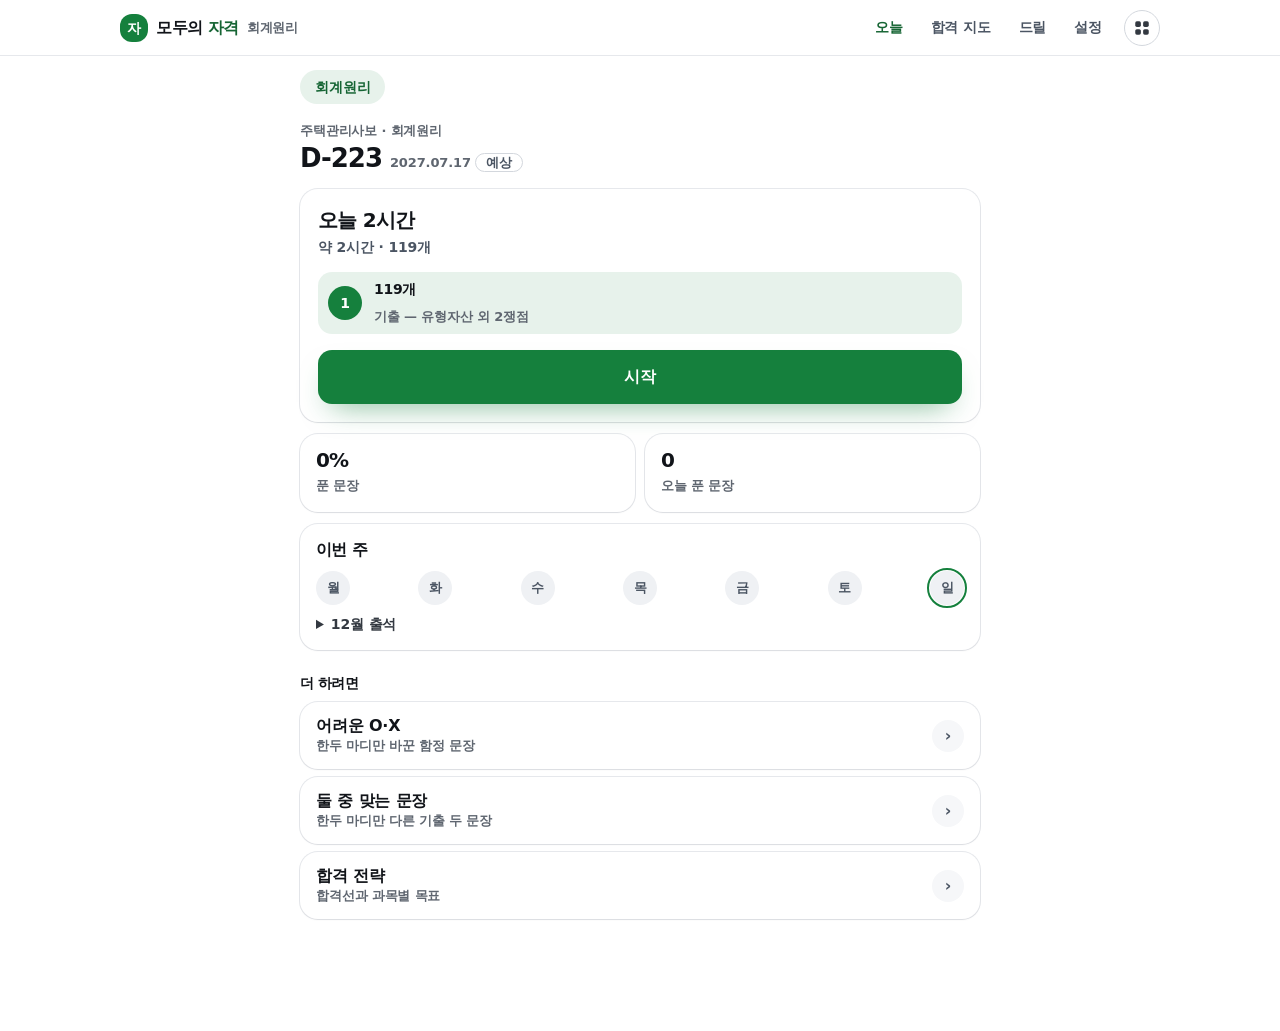
==== index.html @ b1c2c56b "전 화면 정돈: 색 · 글자 · 판을 한 화면 규칙으로 (11-10) Co-Authored-By: Claude Sonnet 5.5 <noreply@anthropic.com>" ====
<!doctype html>
<html lang="ko">
<head>
<meta charset="utf-8">
<meta name="theme-color" content="#15803D">
<meta name="viewport" content="width=device-width,initial-scale=1,viewport-fit=cover">
<title>모두의 자격</title>
<link rel="icon" href="icons/favicon.svg">
<link rel="manifest" href="manifest.webmanifest">
<script>try{document.documentElement.dataset.skin=localStorage.getItem("mj.skin")||"white"}catch(e){document.documentElement.dataset.skin="white"}</script>
<link rel="stylesheet" href="css/app.css">
<style>
  /* 홈은 「이거 하세요」 하나 — 모두의 통사 0919 대표님 지시. 카드·통계·목록을 다시 늘리지 않는다. */
  .exam{padding:26px 0 6px}
  .exam .k{font-size:14px;color:var(--ink-3);font-weight:700;display:flex;gap:6px;align-items:center}
  .exam .d{font-size:26px;font-weight:800;letter-spacing:-.06em;line-height:1.05;margin-top:2px}
  .exam .d small{font-size:16px;color:var(--ink-3);font-weight:700;letter-spacing:-.02em;margin-left:8px}
  .todo{margin-top:18px;padding:22px 20px;border:1.5px solid var(--cta-line);border-radius:var(--r3);background:var(--surface);position:relative}
  .todo h2{font-size:20px}
  .todo .t{font-size:16px;color:var(--ink-3);margin-top:4px}
  .todo ul{list-style:none;padding:0;margin:16px 0 18px;display:flex;flex-direction:column;gap:8px}
  .todo li{display:flex;gap:10px;align-items:baseline;font-size:16px}
  .todo li b{min-width:52px;font-weight:800}
  .todo li span{color:var(--ink-2)}
  .todo .bar{margin-bottom:16px}
  .mini{display:grid;grid-template-columns:repeat(2,1fr);gap:8px;margin-top:12px}
  .mini div{padding:12px 10px;border:1px solid var(--line);border-radius:var(--r2);background:var(--surface)}
  .mini b{display:block;font-size:20px;font-weight:800;letter-spacing:-.04em}
  .mini span{font-size:13px;color:var(--ink-3)}
  /* 과목 고르기 — 학생 시험의 과목만. 준비 안 된 과목은 흐리게 */
  .subs{display:flex;gap:6px;overflow-x:auto;padding:16px 0 2px;scrollbar-width:none}
  .subs::-webkit-scrollbar{display:none}
  .subs a,.subs span{flex:none;text-decoration:none;font-size:14px;font-weight:800;padding:8px 14px;border-radius:999px;
    border:1.5px solid var(--line-2);color:var(--ink-2);background:var(--surface);white-space:nowrap}
  .subs a.on{background:var(--cta-soft);border-color:var(--cta-line);color:var(--cta-2)}
  .subs span{color:var(--ink-4);border-style:dashed;font-weight:700}
  .subs span small{font-size:11.5px;margin-left:4px}
  .att{margin-top:18px;padding:14px 16px;border-radius:var(--r3);background:var(--surface-2)}
  .att h3{font-size:14px;color:var(--ink-2)}
  .att summary{cursor:pointer;font-weight:800;font-size:14px;color:var(--ink-2)}
  .mini div{background:var(--surface-2);border:0}
  .alt{margin-top:28px}
  .alt h3{font-size:14px;color:var(--ink-3);margin-bottom:8px}
</style>
</head>
<body>
<div class="page">
  <div class="subs" id="subs"></div>
  <div class="exam">
    <div class="k" id="ek"></div>
    <div class="d num" id="ed"></div>
  </div>

  <div class="todo" id="todo"></div>

  <div class="mini" id="mini"></div>
  <div class="att" id="att"></div>

  <div class="alt">
    <h3>더 하려면</h3>
    <div class="list" id="alt"></div>
  </div>
</div>

<script src="js/catalog.js"></script>
<script src="data/ready.js"></script>
<script src="js/boot.js"></script>
<script src="js/store.js"></script>
<script src="js/strat.js?v=1110c"></script>
<script>
(function () {
  "use strict";
  GB.mountNav("index.html");
  var $ = function (id) { return document.getElementById(id); }, esc = GB.esc;

  var tr = GB.track(), dd = GB.dday();
  $("ek").textContent = tr.name + " · " + GB.subject;
  MJSTRAT.auto();
  $("subs").innerHTML = GB.subs().map(function (k) {
    if (!CATALOG.ready(k)) return "<span>" + esc(CATALOG.name(k)) + "<small>준비 중</small></span>";
    return '<a href="index.html?s=' + k + '"' + (k === GB.cur() ? ' class="on"' : "") + ">" + esc(CATALOG.name(k)) + "</a>";
  }).join("");
  $("ed").innerHTML = (dd > 0 ? "D-" + dd : dd === 0 ? "D-DAY" : "시험 끝") + "<small>" + GB.goal().replace(/-/g, ".") +
    ' <span class="chip">' + GB.goalMark() + "</span></small>";

  var t = GB.today(), nm = GB.name();
  var newN = t.seq.filter(function (s) { return s.k === "ox" && !s.re; }).length;
  var prN = t.seq.filter(function (s) { return s.k === "pair"; }).length, lrN = t.seq.filter(function (s) { return s.k === "learn"; }).length;
  var foci = t.foci.slice(0, 3).map(function (n) { return n.name; });
  var h;
  if (t.finished) {
    h = '<h2>오늘 분량 완료</h2><p class="t">' + t.total + "개 완료. 더 풀려면 어려운 O·X.</p>" +
        '<div style="margin-top:18px"><a class="btn block" href="ox.html?mode=hard">어려운 O·X</a></div>';
  } else {
    h = '<h2>' + (nm ? esc(nm) + ", " : "") + (t.done ? "이어서 " : "오늘 ") + GB.minText(t.min) + "</h2>" +
        '<p class="t">약 ' + GB.minText(t.min) + " · " + t.total + "개</p>" +
        "<ul>" +
        (t.re ? "<li><b class=\"num\">" + t.re + "개</b><span>복습 — 다시 볼 날이 된 문장</span></li>" : "") +
        (lrN ? "<li><b class=\"num\">" + lrN + "쟁점</b><span>개념 — 개념 카드와 맞는 기출 문장</span></li>" : "") +
        "<li><b class=\"num\">" + newN + "개</b><span>기출 — " + esc(foci[0] || "") + (foci.length > 1 ? " 외 " + (foci.length - 1) + "쟁점" : "") + "</span></li>" +
        (prN ? "<li><b class=\"num\">" + prN + "개</b><span>둘 중 맞는 문장</span></li>" : "") +
        "</ul>" +
        (t.done ? '<div class="bar"><i style="width:' + Math.round(t.done / t.total * 100) + '%"></i></div>' : "") +
        '<a class="btn block" href="ox.html">' + (t.done ? "이어서 · " + t.done + " / " + t.total : "시작") + "</a>";
  }
  $("todo").innerHTML = h;

  /* 불꽃(연속) · 방패(등급) · 출석(주간 + 월간) — 선호대장 1차 */
  var SHIELD = ["#B7794B", "#9CA3AF", "#EAB308", "#22D3EE", "#60A5FA"];
  var tr2 = GB.tier();
  var shield = '<svg viewBox="0 0 34 38"><path d="M17 1 32 6v12c0 9.5-6.4 16.2-15 19C8.4 34.2 2 27.5 2 18V6z" fill="' + SHIELD[tr2.rank] + '"/><path d="M17 5 28 9v9c0 7.2-4.6 12.4-11 14.8C10.6 30.4 6 25.2 6 18V9z" fill="rgba(255,255,255,.28)"/></svg>';
  $("mini").innerHTML =
    (GB.tierOn() ? '<div><b class="shield">' + shield + '<span style="font-size:16px">' + tr2.name + "</span></b><span>오래 기억한 문장 " + GB.num(tr2.held) + "개</span></div>"
                 : '<div><b class="num">' + GB.overall().prog + "%</b><span>푼 문장</span></div>") +
    '<div><b class="num">' + GB.todayCount() + "</b><span>오늘 푼 문장</span></div>";
  (function 출석() {
    var D = GB.days(), now = new Date(), y = now.getFullYear(), m = now.getMonth();
    function ymd(d) { return GB.ymd(d); }
    var 주 = "", 월 = "", w0 = new Date(now); w0.setDate(now.getDate() - ((now.getDay() + 6) % 7));
    for (var i = 0; i < 7; i++) {
      var d = new Date(w0); d.setDate(w0.getDate() + i);
      주 += '<i class="' + (D[ymd(d)] ? "on" : "") + (ymd(d) === ymd(now) ? " today" : "") + '">' + "월화수목금토일"[i] + "</i>";
    }
    var first = new Date(y, m, 1), pad = (first.getDay() + 6) % 7, last = new Date(y, m + 1, 0).getDate();
    월 = "월화수목금토일".split("").map(function (c) { return "<b>" + c + "</b>"; }).join("");
    for (var k = 0; k < pad; k++) 월 += '<i class="blank"></i>';
    for (var dd = 1; dd <= last; dd++) {
      var dt = new Date(y, m, dd);
      월 += '<i class="' + (D[ymd(dt)] ? "on" : "") + (ymd(dt) === ymd(now) ? " today" : "") + '">' + dd + "</i>";
    }
    $("att").innerHTML = '<h3>이번 주</h3><div class="cal wkrow">' + 주 + '</div>' +
      '<details style="margin-top:10px"><summary>' + (m + 1) + "월 출석</summary>" + '<div class="cal">' + 월 + "</div></details>";
  })();

  var wrong = GB.wrongList().length;
  $("alt").innerHTML =
    '<a class="row" href="ox.html?mode=hard"><span class="t"><b>어려운 O·X</b><span>한두 마디만 바꾼 함정 문장</span></span><span class="go">›</span></a>' +
    '<a class="row" href="ox.html?mode=pair"><span class="t"><b>둘 중 맞는 문장</b><span>한두 마디만 다른 기출 두 문장</span></span><span class="go">›</span></a>' +
    (wrong ? '<a class="row" href="ox.html?mode=wrong"><span class="t"><b>복습</b><span>' + wrong + "개</span></span><span class=\"go\">›</span></a>" : "") +
    '<a class="row" href="#" id="zsrow"><span class="t"><b>합격 전략</b><span>합격선과 과목별 목표</span></span><span class="go">›</span></a>';
  $("zsrow").onclick = function (e) { e.preventDefault(); MJSTRAT.open(); };
})();
</script>
<script src="js/zzsfx.js?v=1009a" defer></script><script src="js/zzajan.js?v=1009a" defer></script>
<script src="js/terrahome.js?v=1021a" data-slot=".nav .in" defer></script>
<script src="js/supa.config.js"></script>
<script src="js/research.js" data-service="jagyeok"></script>
</body>
</html>
---- css/app.css ----
.gc{display:inline-block;font-style:normal;font-size:.72em;font-weight:700;line-height:1;padding:.32em .6em;margin-left:.35em;border-radius:999px;vertical-align:.12em;color:#fff;background:#E5484D;letter-spacing:.02em}
/* ═══════════════════════════════════════════════════════════
   진격의 공시 · 행정법 — 화면 공통 (2026-09-23)

   색은 변수로만 쓴다. 화면 코드에 색을 박으면 다른 스킨이 깨진다.
   스킨 셋 — 화이트(기본: 흑백 + 빨강 하나, 모두의 통사 0922 기본과 같다) ·
             종이(크림 + 파랑, 모두의 수학) · 밤(어두움).
   ═══════════════════════════════════════════════════════════ */
@import url("https://cdn.jsdelivr.net/gh/orioncactus/pretendard@v1.3.9/dist/web/variable/pretendardvariable-dynamic-subset.min.css");

:root{
  --bg:#FFFFFF; --bg-2:#FAFAFB; --surface:#FFFFFF; --surface-2:#F7F8FA; --surface-3:#EFF1F4;
  --line:#E6E8EC; --line-2:#D3D7DD; --line-3:#B4BAC3;
  --ink:#111419; --ink-2:#333941; --ink-3:#4B5563; --ink-4:#5F6670;
  --cta:#15803D; --cta-2:#166534; --cta-soft:rgba(21,128,61,.10); --cta-line:rgba(21,128,61,.40);
  --ok:#16B364; --ok-soft:rgba(22,179,100,.10);
  --no:#E5322D; --no-soft:rgba(229,50,45,.08);
  --warn:#C2410C; --warn-soft:rgba(194,65,12,.09);      /* 오개념(확신 오답) — 빨강과 다르게 */
  --mark:rgba(21,128,61,.16);
  --lv0:#EFF1F4; --lv1:#F7C9CD; --lv2:#EE7A83; --lv3:#E5202E;   /* 성취 계단 — 진할수록 잘한 것 */
  --font:"Pretendard Variable",Pretendard,"Noto Sans KR","Malgun Gothic",system-ui,sans-serif;
  --r1:12px; --r2:12px; --r3:14px;
  --s1:8px; --s2:16px; --s3:24px; --s4:32px; --s5:48px;
  --nav-h:56px; --tab-h:62px;
  --nav-bg:rgba(255,255,255,.94);
  --shadow:0 1px 2px rgba(17,20,25,.05), 0 10px 24px -18px rgba(17,20,25,.28);
}
:root[data-skin="jelly"]{
  --bg:#FFF5F9; --bg-2:#FFEFF5; --surface:#FFFFFF; --surface-2:#FFF0F6; --surface-3:#FFE1EC;
  --line:#F6D3E0; --line-2:#EFBBD0; --line-3:#DE95B3;
  --ink:#2A1420; --ink-2:#44283A; --ink-3:#6A4659; --ink-4:#8A6377;
  --cta:#E8457F; --cta-2:#D12E68; --cta-soft:rgba(232,69,127,.09); --cta-line:rgba(232,69,127,.42);
  --ok:#16A34A; --ok-soft:rgba(132,204,22,.14);
  --no:#E11D48; --no-soft:rgba(225,29,72,.08);
  --warn:#C2410C; --warn-soft:rgba(194,65,12,.10);
  --mark:rgba(232,69,127,.16);
  --lv0:#FFE1EC; --lv1:#F9B6CE; --lv2:#F17AA6; --lv3:#E8457F;
  --nav-bg:rgba(255,245,249,.95);
}
:root[data-skin="night"]{
  --bg:#0B0D11; --bg-2:#0F1216; --surface:#14171C; --surface-2:#191D23; --surface-3:#22272E;
  --line:#262B33; --line-2:#323842; --line-3:#454D59;
  --ink:#F3F5F8; --ink-2:#D5DAE1; --ink-3:#AEB6C1; --ink-4:#8A929D;
  --cta:#16A34A; --cta-2:#22C55E; --cta-soft:rgba(22,163,74,.16); --cta-line:rgba(22,163,74,.45);
  --ok:#35D49A; --ok-soft:rgba(53,212,154,.13);
  --no:#FF4D57; --no-soft:rgba(255,77,87,.13);
  --warn:#F59E0B; --warn-soft:rgba(245,158,11,.14);
  --mark:rgba(22,163,74,.28);
  --lv0:#22272E; --lv1:#5A2A30; --lv2:#A8323B; --lv3:#FF4D57;
  --nav-bg:rgba(11,13,17,.9);
  --shadow:0 1px 2px rgba(0,0,0,.6), 0 18px 46px -22px rgba(0,0,0,.9);
}

*{box-sizing:border-box}
html{-webkit-text-size-adjust:100%}
body{margin:0;background:var(--bg);color:var(--ink);font-family:var(--font);
  font-size:16px;font-weight:500;line-height:1.6;letter-spacing:-.01em;word-break:keep-all;overflow-wrap:anywhere}
a{color:inherit}
button{font:inherit}
h1,h2,h3{letter-spacing:-.035em;line-height:1.3;margin:0;font-weight:800}
.page{max-width:760px;margin:0 auto;padding:0 16px 96px}
.muted{color:var(--ink-3)}
.num{font-variant-numeric:tabular-nums;font-weight:800}

/* ── 위 나비 (넓은 화면) · 아래 탭 (폰) ── */
.nav{position:sticky;top:0;z-index:60;height:var(--nav-h);background:var(--nav-bg);
  border-bottom:1px solid var(--line);backdrop-filter:saturate(1.2) blur(10px)}
.nav .in{max-width:1080px;margin:0 auto;height:100%;display:flex;align-items:center;gap:24px;padding:0 16px}
.logo{display:flex;align-items:baseline;gap:8px;text-decoration:none;font-weight:800;font-size:16px;letter-spacing:-.05em;white-space:nowrap}
.vh{position:absolute;width:1px;height:1px;overflow:hidden;clip:rect(0 0 0 0);white-space:nowrap}
.logo .sub{font-size:13px;font-weight:700;color:var(--ink-3);letter-spacing:-.02em}
.logo i{width:9px;height:9px;border-radius:12px;background:var(--cta);display:inline-block;transform:translateY(-1px) rotate(45deg)}
.navlinks{display:flex;gap:4px;margin-left:auto}
.navlinks a{text-decoration:none;color:var(--ink-3);font-weight:700;font-size:14px;padding:8px 12px;border-radius:var(--r1)}
.navlinks a:hover{color:var(--ink);background:var(--surface-2)}
.navlinks a.on{color:var(--ink);background:var(--surface-3)}
.tabbar{display:none}
@media (max-width:880px){
  .nav{backdrop-filter:none}                  /* fixed 자손의 기준 상자가 되어 탭이 위에 붙는다 — 끈다 */
  .navlinks{display:none}
  .tabbar{display:grid;grid-template-columns:repeat(4,1fr);position:fixed;left:0;right:0;bottom:0;z-index:70;
    height:calc(var(--tab-h) + env(safe-area-inset-bottom));padding-bottom:env(safe-area-inset-bottom);
    background:var(--nav-bg);border-top:1px solid var(--line)}
  .tabbar a{display:flex;flex-direction:column;align-items:center;justify-content:center;gap:2px;
    text-decoration:none;color:var(--ink-4);font-size:11.5px;font-weight:700}
  .tabbar a svg{width:22px;height:22px}
  .tabbar a.on{color:var(--cta)}
}

/* ── 부품 ── */
.card{background:var(--surface);border:1px solid var(--line);border-radius:var(--r3);padding:20px}
.btn{appearance:none;display:inline-flex;align-items:center;justify-content:center;gap:8px;
  border:0;border-radius:var(--r2);background:var(--cta);color:#fff;font-weight:800;font-size:16px;
  padding:15px 22px;cursor:pointer;text-decoration:none;transition:transform .08s,background .12s}
.btn:hover{background:var(--cta-2)}
.btn:active{transform:translateY(1px)}
.btn.block{display:flex;width:100%}
.btn.ghost{background:transparent;color:var(--ink-2);border:1.5px solid var(--line-2)}
.btn.ghost:hover{border-color:var(--ink-4);background:var(--surface-2)}
.btn.sm{font-size:14px;padding:10px 14px}
.btn:disabled{opacity:.4;cursor:default}
.chip{display:inline-flex;align-items:center;gap:4px;font-size:13px;font-weight:700;color:var(--ink-3);
  border:1px solid var(--line-2);border-radius:999px;padding:2px 10px;white-space:nowrap}
.chip.cta{color:var(--cta);border-color:var(--cta-line);background:var(--cta-soft)}
.bdg{position:absolute;top:-9px;right:10px;font-size:11.5px;font-weight:800;color:#fff;background:var(--cta);
  border-radius:999px;padding:1px 8px}
.bar{height:6px;border-radius:999px;background:var(--surface-3);overflow:hidden}
.bar i{display:block;height:100%;background:var(--cta);border-radius:999px}
.sec{margin-top:28px}
.sec>h2{font-size:16px;margin-bottom:10px;color:var(--ink-2)}
.list{display:flex;flex-direction:column;gap:8px}
.row{display:flex;align-items:center;gap:12px;padding:14px 16px;background:var(--surface);
  border:1px solid var(--line);border-radius:var(--r2);text-decoration:none}
.row:hover{border-color:var(--line-3)}
.row .t{flex:1;min-width:0}
.row .t b{display:block;font-size:16px}
.row .t span{display:block;font-size:14px;color:var(--ink-3)}
.row .go{color:var(--ink-4);font-weight:800}

/* ── O·X 한 문장 ── */
.prog{display:flex;gap:4px;margin:14px 0 10px}
.prog i{flex:1;height:5px;border-radius:999px;background:var(--surface-3)}
.prog i.ok{background:var(--ok)} .prog i.no{background:var(--no)} .prog i.warn{background:var(--warn)} .prog i.now{background:var(--ink-4)}
.qcard{background:var(--surface);border:1px solid var(--line-2);border-radius:var(--r3);padding:22px 20px}
.qcard .src{display:flex;flex-wrap:wrap;gap:6px;align-items:center;margin-bottom:12px}
.qcard .src .chip{max-width:100%;white-space:normal;border-radius:12px;line-height:1.35;padding:3px 10px}
.sent{font-size:20px;line-height:1.7;font-weight:600;letter-spacing:-.02em;margin:0}
mark{background:var(--mark);color:inherit;border-radius:12px;padding:0 1px}
.step{margin-top:18px}
.step h3{font-size:14px;color:var(--ink-3);font-weight:700;margin-bottom:8px}
.conf{display:grid;grid-template-columns:repeat(2,1fr);gap:8px}
.conf button{appearance:none;border:1.5px solid var(--line-2);background:var(--surface);color:var(--ink-2);
  border-radius:var(--r2);padding:12px 6px;font-size:16px;font-weight:700;cursor:pointer}
.conf button[aria-pressed="true"]{border-color:var(--cta);color:var(--cta-2);background:var(--cta-soft)}
.oxb{display:grid;grid-template-columns:1fr 1fr;gap:10px;margin-top:10px}
.oxb button{appearance:none;border:2px solid var(--line-2);background:var(--surface-2);color:var(--ink);
  border-radius:var(--r3);height:150px;font-size:26px;font-weight:800;cursor:pointer;line-height:1}
@media (max-width:420px){.oxb button{height:120px;font-size:26px}}
.oxb button:disabled{cursor:default;opacity:.35}
.oxb button[data-s="ok"]{border:3px solid var(--ok);color:var(--ok);background:var(--ok-soft);opacity:1}
.oxb button[data-s="no"]{border:3px solid var(--no);color:var(--no);background:var(--no-soft);opacity:1}
.hint{font-size:14px;color:var(--ink-4);text-align:center;margin-top:8px}
.verdict{margin-top:14px;border-radius:var(--r3);padding:16px 18px;border:1.5px solid var(--line-2);background:var(--surface-2)}
.verdict.good{border-color:var(--ok);background:var(--ok-soft)}
.verdict.bad{border-color:var(--no);background:var(--no-soft)}
.verdict.warn{border-color:var(--warn);background:var(--warn-soft)}
.verdict .top{display:flex;align-items:center;gap:10px;margin-bottom:6px}
.verdict .mk{font-size:20px;font-weight:800;line-height:1}
.verdict.good .mk{color:var(--ok)} .verdict.bad .mk{color:var(--no)} .verdict.warn .mk{color:var(--warn)}
.verdict .say{font-size:16px;font-weight:700;margin:0}
.verdict .ans{font-size:14px;color:var(--ink-2);margin:8px 0 0}
.pair{margin-top:12px;border-top:1px dashed var(--line-2);padding-top:12px}
.pair .lab{font-size:13px;font-weight:800;color:var(--ink-3);margin-bottom:6px}
.pair p{margin:0 0 6px;font-size:16px;line-height:1.65}
.acts{display:flex;gap:8px;margin-top:14px}
.acts .btn{flex:1}
.tmr{height:4px;border-radius:999px;background:var(--surface-3);overflow:hidden;margin-top:12px}
.tmr i{display:block;height:100%;background:var(--ink-3);transition:width .1s linear}
.tmr.low i{background:var(--no)}

/* 짝 두 문장 고르기 */
.two{display:grid;gap:10px;margin-top:12px}
.two button{appearance:none;text-align:left;border:2px solid var(--line-2);background:var(--surface);color:var(--ink);
  border-radius:var(--r3);padding:14px 16px;font-size:16px;line-height:1.65;font-weight:600;cursor:pointer;display:flex;gap:10px}
.two button b{flex:none;width:26px;height:26px;border-radius:50%;background:var(--surface-3);display:grid;place-items:center;font-size:14px}
.two button[data-s="ok"]{border:3px solid var(--ok);background:var(--ok-soft)}
.two button[data-s="no"]{border:3px solid var(--no);background:var(--no-soft)}
.two button:disabled{cursor:default}

/* 맞는 문장 모아 읽기 */
.readlist{display:flex;flex-direction:column;gap:10px;margin-top:12px}
.readlist p{margin:0;background:var(--surface);border:1px solid var(--line);border-left:4px solid var(--ok);
  border-radius:var(--r2);padding:12px 14px;font-size:16px;line-height:1.7}
.readlist p small{display:block;color:var(--ink-4);font-size:13px;margin-top:4px}

/* 끝 화면 */
.done{text-align:center;padding:36px 8px}
.done .big{font-size:26px;font-weight:800;letter-spacing:-.05em;line-height:1}
.grid3{display:grid;grid-template-columns:repeat(3,1fr);gap:8px;margin-top:16px}
.grid3 div{background:var(--surface);border:1px solid var(--line);border-radius:var(--r2);padding:12px 6px;text-align:center}
.grid3 b{display:block;font-size:20px;font-weight:800}
.grid3 span{font-size:13px;color:var(--ink-3)}

/* ── 스킬트리(옛 판 궤도) 호환 토큰 — skilltree.html 이 옛 base.css 이름을 쓴다 ── */
:root{
  --title:var(--font); --kr:var(--font); --mono:var(--font); --tw:800; --tls:-.05em; --s6:64px;
  --red:var(--cta); --red-2:var(--cta-2); --red-soft:var(--cta-soft); --red-line:var(--cta-line);
  --stage:#FFFFFF; --stage-2:#FFFFFF; --stage-line:#DEE1E6; --stage-ink:#111419; --stage-ink-2:#6B717A;
  --star:#E6E8EC; --neb-1:rgba(229,32,46,.07); --neb-2:rgba(17,20,25,.03); --core-glow:#E5202E;
  --fam-geo:#E5202E; --fam-soc:#8E1420; --fam-eth:#FF6A74; --mint:#B0353A;
}
:root[data-skin="jelly"]{
  --stage:#FFFFFF; --stage-2:#FFF7FA; --stage-line:#F6D3E0; --stage-ink:#2A1420; --stage-ink-2:#6A4659;
  --star:#F6D3E0; --neb-1:rgba(232,69,127,.07); --neb-2:rgba(42,20,32,.03); --core-glow:#E8457F;
  --fam-geo:#E8457F; --fam-soc:#9D174D; --fam-eth:#F472B6; --mint:#BE185D;
}
:root[data-skin="night"]{
  --stage:#070B14; --stage-2:#0C1424; --stage-line:#2B3D5C; --stage-ink:#DEE8F8; --stage-ink-2:#A9BEDF;
  --star:#CFE0FF; --neb-1:rgba(66,110,190,.18); --neb-2:rgba(150,80,200,.14); --core-glow:#4E7BD6;
  --fam-geo:#4FC3E8; --fam-soc:#F5CC4A; --fam-eth:#B48CF2; --mint:#2FE0CE;
}

/* 아래 메뉴는 풀이 화면에도 둔다(선호대장 1차 — 반드시 있어야 함). 「다음」이 메뉴에 깔리지 않게 아래 여백을 넉넉히 */
.focus .page{padding-bottom:calc(var(--tab-h) + 48px)}
#after{scroll-margin-bottom:calc(var(--tab-h) + 24px)}
/* 사례형 문장 — 발문의 사례 글을 문장 위에 붙인다 */
.case{font-size:14px;line-height:1.65;color:var(--ink-2);background:var(--surface-2);border:1px solid var(--line);
  border-radius:var(--r2);padding:10px 12px;margin-bottom:12px}
.case b{display:inline-block;font-size:13px;font-weight:800;color:var(--ink-3);margin-right:6px}

/* ── 1차 판정 반영(0924) — 점등·보상·징검다리·해설 보기 ── */
.qcard.glow-ok{background:var(--ok-soft);border-color:var(--ok)}
.qcard.glow-no{background:var(--no-soft);border-color:var(--no)}
.reward{display:inline-flex;align-items:center;gap:4px;font-weight:800;color:var(--ok);font-size:16px;animation:pop .5s ease}
@keyframes pop{0%{transform:scale(.6);opacity:0}60%{transform:scale(1.15);opacity:1}100%{transform:scale(1)}}
.stones{display:flex;align-items:center;gap:6px;margin:14px 0 10px;min-width:0}
.stones i{width:12px;height:12px;border-radius:12px;background:var(--surface-3);flex:0 1 12px;min-width:4px}
.stones i.ok{background:var(--ok)} .stones i.no{background:var(--no)} .stones i.warn{background:var(--warn)}
.stones i.now{background:var(--ink);transform:scale(1.25)}
.stones .left{margin-left:auto;flex:none;padding-left:6px;font-size:14px;font-weight:800;color:var(--ink-3);white-space:nowrap}
.expl{margin-top:10px}
.expl>button{appearance:none;border:0;background:none;padding:6px 0;font-weight:800;font-size:14px;color:var(--ink-2);cursor:pointer;text-decoration:underline;text-underline-offset:4px}
.expl .body{display:none}
.expl.open .body{display:block}
/* 홈 — 불꽃·방패·출석 */
.flame{display:inline-flex;align-items:center;gap:4px}
.flame svg{width:22px;height:22px}
.shield{display:inline-flex;align-items:center;gap:8px;font-weight:800}
.shield svg{width:34px;height:38px}
.cal{display:grid;grid-template-columns:repeat(7,1fr);gap:4px;margin-top:8px}
.cal i{aspect-ratio:1;border-radius:12px;background:var(--surface-3);font-style:normal;font-size:11.5px;font-weight:800;
  display:grid;place-items:center;color:var(--ink-4)}
.cal i.on{background:var(--cta);color:#fff}
.cal i.today{outline:2px solid var(--ink);outline-offset:-2px}
.cal i.blank{background:none}
.cal b{font-size:11.5px;text-align:center;color:var(--ink-3)}

/* 기출 풀기(4지선다) */
.mcb{display:grid;gap:8px;margin-top:10px}
.mcb button{appearance:none;text-align:left;border:2px solid var(--line-2);background:var(--surface-2);color:var(--ink);
  border-radius:var(--r3);padding:14px 16px;font-size:16px;line-height:1.6;font-weight:600;cursor:pointer;display:flex;gap:10px}
.mcb button b{flex:none;font-weight:800}
.mcb button:disabled{cursor:default}
.mcb button[data-s="ok"]{border:3px solid var(--ok);background:var(--ok-soft)}
.mcb button[data-s="no"]{border:3px solid var(--no);background:var(--no-soft)}
.mcb.lock{opacity:.35;pointer-events:none}
.mcdata{white-space:pre-wrap;font-size:14px;line-height:1.75}

/* 발문 주제 — 선지가 주제를 받아 쓰는 과목(행정학 등) */
.topic{display:inline-block;font-size:14px;font-weight:800;color:var(--ink);background:var(--surface-3);border-radius:var(--r1);padding:3px 10px;margin-bottom:10px}

/* ── 2026-11-10 브랜드 포인트 색 통일 — 공용 zzstrat.js 의 빨강·검정 단추를 이 앱 포인트 색으로(공용 파일은 안 고침) ── */
html #zsy .nx{background:var(--cta)}
html #zsy .pg i{background:var(--cta)}
html .zs-fab,html .zs-btn{border-color:var(--cta)}
html .zs-fab svg,html .zs-btn svg{color:var(--cta)}
html #zs .vl i{background:var(--cta)}
.stones i.now{background:var(--cta)}
html #zs,html #zst,html #zsy{--zs-red:var(--cta)}
html #zzc .bub .go{background:var(--cta)}
html #zzc .bub .dots i.on{background:var(--cta)}

/* ══ 2026-11-10 화면 표준(테라러닝_허브\공용\디자인\화면표준_1110.md) — 흰 화면 기준. 밤·젤리 스킨은 색만 자기 값, 크기·모양은 이 표준 ══ */
:root{--pt-ink:color-mix(in srgb,var(--cta) 78%,#111419);--card-sh:0 1px 2px rgba(17,20,25,.05),0 0 0 1px #E6E8EC;--nav-h:56px;--tab-h:62px}
html body .page{max-width:720px;padding:0 20px calc(var(--tab-h) + 40px + env(safe-area-inset-bottom))}
html .th-home{display:none!important}

/* 1. 머리띠 */
html body .nav{height:56px;background:rgba(255,255,255,.94);border-bottom:1px solid #E6E8EC}
:root[data-skin="night"] body .nav{background:var(--nav-bg);border-bottom-color:var(--line)}
html body .nav .in{max-width:1080px;gap:10px;padding:0 20px}
html body .logo{flex:1 1 auto;min-width:0;align-items:center;gap:8px;font:800 16px/1 var(--font);letter-spacing:-.03em}
html body .logo i{display:none}
html body .logo .mk{flex:none;width:28px;height:28px;border-radius:12px;background:var(--cta);color:#fff;display:grid;place-items:center;font:800 14px/1 var(--font);letter-spacing:0}
html body .logo .nm{white-space:nowrap;color:var(--ink)}
html body .logo .nm em{font-style:normal;color:var(--pt-ink)}
html body .logo .sub{min-width:0;overflow:hidden;text-overflow:ellipsis;white-space:nowrap;font:600 13px/1 var(--font);color:#5F6670;letter-spacing:-.01em}
html body .navlinks{margin-left:0}
.gridbtn{flex:none;width:36px;height:36px;border-radius:50%;border:1px solid #D3D7DD;background:var(--surface);color:var(--ink-2);display:grid;place-items:center;text-decoration:none}
.gridbtn svg{width:18px;height:18px}

/* 2. 아래 탭 */
@media (max-width:959px){
  html body .nav .navlinks{display:none}
  html body .tabbar{display:grid;grid-template-columns:none;grid-auto-flow:column;grid-auto-columns:1fr;position:fixed;left:0;right:0;bottom:0;z-index:70;
    height:calc(62px + env(safe-area-inset-bottom));padding-bottom:env(safe-area-inset-bottom);background:rgba(255,255,255,.94);border-top:1px solid #E6E8EC;backdrop-filter:blur(10px)}
  :root[data-skin="night"] body .tabbar{background:var(--nav-bg);border-top-color:var(--line)}
}
@media (min-width:960px){html body .tabbar{display:none}}
html body .tabbar a{gap:3px;color:#5F6670;font:700 11.5px/1 var(--font);background:none}
html body .tabbar a svg{width:23px;height:23px;stroke-width:2.1}
html body .tabbar a.on{color:var(--pt-ink);background:none}
html body .navlinks a.on{background:none;color:var(--pt-ink)}
/* 떠 있는 합격전략 알약 — 탭 위 12px · 오른쪽 16px */
html #strat{position:fixed;right:16px;bottom:calc(62px + 12px + env(safe-area-inset-bottom));z-index:65;margin:0!important;width:auto}
html .zs-btn,html .zs-fab{position:fixed;right:16px;bottom:calc(62px + 12px + env(safe-area-inset-bottom));left:auto;top:auto;z-index:65;height:38px;display:inline-flex;align-items:center;gap:6px;
  padding:0 14px;border-radius:999px;background:#fff;border:1.5px solid var(--cta);color:var(--pt-ink);font:800 14px/1 var(--font);box-shadow:var(--card-sh)}
@media (min-width:960px){html #strat,html .zs-btn,html .zs-fab{bottom:24px}}
html #strat .zs-btn{position:static}
.focus .zs-btn,.focus .zs-fab,.focus #strat{display:none}

/* 공통 부품 */
html body .card{border-radius:18px;border:0;box-shadow:var(--card-sh)}
html body .btn{min-height:54px;padding:0 22px;border-radius:14px;font:800 16px/1 var(--font);background:var(--cta);color:#fff;box-shadow:none}
html body .btn:hover{background:var(--cta-2)}
html body .btn.ghost{background:transparent;color:var(--ink-2);box-shadow:none}
html body .btn.sm{min-height:40px;font-size:14px;border-radius:12px}
html body .btn.block{box-shadow:0 14px 30px -14px color-mix(in srgb,var(--cta) 60%,transparent)}

/* 3. 홈 */
html body .subs{gap:8px;padding:14px 0 0}
html body .subs a,html body .subs span{height:34px;display:inline-flex;align-items:center;padding:0 14px;border-radius:999px;border:1px solid #D3D7DD;background:var(--surface);color:#4B5563;font:700 14px/1 var(--font)}
html body .subs a.on{background:var(--cta-soft);border-color:transparent;color:var(--pt-ink)}
html body .subs span{color:#5F6670;border-style:dashed}
html body .exam{padding:18px 0 0}
html body .exam .k{font:600 13px/1.4 var(--font);color:#5F6670;display:block}
html body .exam .d{font:800 26px/1.1 var(--font);letter-spacing:-.04em;margin-top:4px}
html body .exam .d small{font:700 13px/1 var(--font);color:#5F6670;margin-left:8px;letter-spacing:-.01em}
html body .todo{margin-top:16px;padding:18px;border:0;border-radius:18px;background:var(--surface);box-shadow:var(--card-sh)}
html body .todo h2{font:800 20px/1.3 var(--font)}
html body .todo .t{font:600 14px/1.5 var(--font);color:#4B5563;margin:4px 0 0}
html body .todo ul,html body .todo ol{list-style:none;margin:14px 0 16px;padding:0;display:flex;flex-direction:column;gap:6px;counter-reset:s}
html body .todo li{display:grid;grid-template-columns:34px minmax(0,1fr) auto;column-gap:12px;align-items:center;padding:8px 10px;border-radius:14px;counter-increment:s;background:none;font-size:inherit}
html body .todo li::before{content:counter(s);grid-row:1/3;grid-column:1;position:static;width:34px;height:34px;border-radius:50%;background:#EFF1F4;color:#4B5563;display:grid;place-items:center;font:800 14px/1 var(--font)}
html body .todo li.ok::before{content:"✓";color:#16B364}
html body .todo li:first-child:not(.up):not(.ok),html body .todo li.now{background:var(--cta-soft)}
html body .todo li:first-child:not(.up):not(.ok)::before,html body .todo li.now::before{background:var(--cta);color:#fff}
html body .todo li b{grid-column:2;grid-row:1;min-width:0;display:block;font:800 14px/1.3 var(--font);color:var(--ink);letter-spacing:-.02em}
html body .todo li>span{grid-column:2;grid-row:2;display:block;font:600 13px/1.4 var(--font);color:var(--ink-4)}
html body .todo li>span.mn{grid-column:3;grid-row:1/3;font:700 13px/1 var(--font);color:#4B5563;white-space:nowrap}
html body .todo li[data-href]{cursor:pointer}
html body .todo .bar{margin:0 0 14px}
html body .todo .btn.block{display:flex;width:100%;margin-top:0}
html body .todo .btn.block+.btn.block{margin-top:10px}
html body .mini{gap:10px;margin-top:12px}
html body .mini div{padding:14px 16px;border:0;border-radius:18px;background:var(--surface);box-shadow:var(--card-sh)}
html body .mini b{font:800 20px/1.2 var(--font)}
html body .mini span{font:600 13px/1.4 var(--font);color:#5F6670}
html body .att{margin-top:12px;padding:16px;border-radius:18px;background:var(--surface);box-shadow:var(--card-sh)}
html body .att h3{font:800 16px/1.3 var(--font);color:var(--ink);margin-bottom:10px}
html body .att summary{font:700 14px/1.4 var(--font);color:var(--ink-2);cursor:pointer}
html body .cal.wkrow{display:flex;justify-content:space-between;gap:4px;margin-top:0}
html body .cal.wkrow i{flex:none;width:34px;height:34px;aspect-ratio:auto;border-radius:50%;background:#EFF1F4;color:#4B5563;font:700 13px/1 var(--font);display:grid;place-items:center}
html body .cal.wkrow i.on{background:var(--cta);color:#fff}
html body .cal.wkrow i.today{outline:2px solid var(--cta);outline-offset:1px}
html body .alt{margin-top:24px}
html body .alt h3{font:800 14px/1.3 var(--font);color:var(--ink);margin-bottom:10px}
html body .row{padding:14px 16px;border:0;border-radius:18px;background:var(--surface);box-shadow:var(--card-sh)}
html body .row .t b{font:800 16px/1.3 var(--font)}
html body .row .t span{font:600 13px/1.4 var(--font);color:#5F6670}
html body .row .go{flex:none;width:32px;height:32px;border-radius:50%;background:#F6F7F9;display:grid;place-items:center;font-size:16px;color:#4B5563}

/* 4. 문제 화면 */
.focus .tabbar,.focus .nav{display:none}
.focus .page{padding-bottom:calc(54px + 44px + env(safe-area-inset-bottom))}
html body .hd{display:flex;align-items:center;gap:10px}
html body.focus .hd{position:sticky;top:0;z-index:60;height:56px;margin:0 -20px;padding:0 20px;background:rgba(255,255,255,.94);border-bottom:1px solid #E6E8EC}
:root[data-skin="night"] body.focus .hd{background:var(--nav-bg);border-bottom-color:var(--line)}
html body.focus .hd h1{flex:1;min-width:0;font:800 16px/1.2 var(--font);letter-spacing:-.03em;white-space:nowrap;overflow:hidden;text-overflow:ellipsis}
html body.focus .hd .cnt{flex:none;font:700 13px/1 var(--font);color:#4B5563}
html body.focus .hd .x,html body.focus .hd .bk{flex:none;width:36px;height:36px;border-radius:50%;border:1px solid #D3D7DD;display:grid;place-items:center;padding:0;color:var(--ink-2);text-decoration:none;font-size:16px;line-height:1}
html body.focus .hd .bk{font-size:26px;padding-bottom:3px}
html body .stones{display:block;position:sticky;top:56px;z-index:59;height:4px;margin:0 -20px;padding:0;border-radius:0;background:#EFF1F4;overflow:hidden;max-width:none}
html body .stones i{display:block;height:100%;width:0;border-radius:0;background:var(--cta);transform:none;transition:width .25s}
html body .qcard{margin-top:16px;padding:18px;border:0;border-radius:18px;background:var(--surface);box-shadow:var(--card-sh)}
html body .qcard.glow-ok,html body .qcard.glow-no{background:var(--surface);border:0}
html body .qcard .src{gap:6px;margin-bottom:12px}
html body .qcard .chip{height:26px;padding:0 10px;border:0;border-radius:999px;background:#F6F7F9;color:#4B5563;font:700 13px/1 var(--font);display:inline-flex;align-items:center}
html body .sent{font:600 16px/1.6 var(--font);color:var(--ink)}
html body .step{margin-top:14px}
html body .step h3{font:700 13px/1.3 var(--font);color:#4B5563;margin-bottom:8px}
html body .conf{gap:10px}
html body .conf button{height:44px;padding:0;border-radius:12px;border:1.5px solid #D3D7DD;background:var(--surface);color:var(--ink);font:700 14px/1 var(--font)}
html body .conf button[aria-pressed="true"]{border-color:var(--cta);background:var(--cta-soft);color:var(--pt-ink)}
html body .oxb{gap:10px;margin-top:10px}
html body .oxb button{height:64px;border-radius:14px;border:1.5px solid #D3D7DD;background:var(--surface);color:var(--ink);font:800 26px/1 var(--font);opacity:1}
html body .oxb button:disabled{opacity:1;color:#5F6670}
html body .oxb button[data-s="ok"]{border:1.5px solid #16B364;color:#16B364;background:rgba(22,179,100,.10)}
html body .oxb button[data-s="no"]{border:1.5px solid #E5322D;color:#E5322D;background:rgba(229,50,45,.08)}
html body .mcb button,html body .two button{min-height:52px;border-radius:14px;border:1.5px solid #D3D7DD;background:var(--surface);padding:12px 14px;font:600 16px/1.5 var(--font);color:var(--ink)}
html body .mcb button[data-s="ok"],html body .two button[data-s="ok"]{border:1.5px solid #16B364;background:rgba(22,179,100,.10)}
html body .mcb button[data-s="no"],html body .two button[data-s="no"]{border:1.5px solid #E5322D;background:rgba(229,50,45,.08)}
html body .hint{font:600 13px/1.4 var(--font);color:#5F6670}
html body .verdict{margin-top:14px;padding:14px 16px;border:0;border-radius:14px}
html body .verdict.good{background:rgba(22,179,100,.08)}
html body .verdict.bad{background:rgba(229,50,45,.06)}
html body .verdict .say,html body .verdict .top b{font:800 14px/1.4 var(--font)}
html body .verdict.good .mk{color:#16B364}
html body .verdict.bad .mk{color:#E5322D}
html body .acts{position:sticky;bottom:0;z-index:50;margin:16px -20px 0;padding:10px 20px calc(10px + env(safe-area-inset-bottom));background:var(--surface);border-top:1px solid #E6E8EC}
html body .acts .btn{min-height:54px;box-shadow:none}

/* 5. 설정·목록 */
html body .hd h1{font:800 26px/1.3 var(--font)}
html body details{border:0;border-radius:18px;box-shadow:var(--card-sh);background:var(--surface)}
html body summary{font:800 16px/1.3 var(--font)}
html body .seg button{min-height:44px;padding:0 14px;border-radius:12px;border:1.5px solid #D3D7DD;background:var(--surface);color:var(--ink-2);font:700 14px/1 var(--font)}
html body .seg button[aria-pressed="true"]{border-color:var(--cta);background:var(--cta-soft);color:var(--pt-ink)}
html body input[type=text],html body input[type=date]{min-height:44px;border-radius:12px;border:1.5px solid #D3D7DD}
html body .acts{position:fixed;left:0;right:0;bottom:0;margin:0}
html body .verdict.warn{background:rgba(229,50,45,.06)}
html body .verdict.warn .mk{color:#E5322D}
html body .att details{margin-top:10px;border:0;border-radius:0;box-shadow:none;background:none}
html body .att summary{padding:0;display:block}
html .f #strat,html .f .zs-btn{position:static;right:auto;bottom:auto;z-index:auto}
html body .att summary{display:list-item}
:root[data-skin="night"]{--card-sh:0 0 0 1px var(--line)}
html body .page{padding-bottom:calc(62px + 38px + 24px + env(safe-area-inset-bottom))}
html .zs-btn,html .zs-fab{box-shadow:0 6px 18px -8px rgba(17,20,25,.22)}
html #strat .zs-btn{box-shadow:0 6px 18px -8px rgba(17,20,25,.22)}
html .f .zs-btn{box-shadow:none}
.gridbtn svg{fill:currentColor;stroke:none}
/* 풀이 창 단추 자리(화면표준 8절) — 문제 판 바로 아래 왼쪽 */
html body .padrow{display:flex;justify-content:flex-start;margin-top:10px}
body.tpad-open .page{padding-bottom:calc(64vh + 54px + 40px)}
body.tpad-open .acts{bottom:min(64vh,calc(100vh - 72px));z-index:2147481001}
body.tpad-big .acts{display:none}
html body .padrow,html body .padrow .tpad-btn{scroll-margin-top:132px;scroll-margin-bottom:110px}
html body #tpad .hd{position:static!important;margin:0!important;height:auto!important;padding:10px 14px 8px!important;background:none!important;border-bottom:0!important;gap:8px!important}
/* tera-pad.js 는 창을 처음 열 때에야 스타일을 싣는다 → 단추 모양을 앱 css 가 먼저 준다(8절 표준 단추) */
.tpad-btn{display:inline-flex;align-items:center;gap:7px;height:44px;padding:0 14px;border-radius:12px;border:1.5px solid #D3D7DD;background:#fff;color:#111419;font:700 14px/1 var(--font);cursor:pointer}
.tpad-btn svg{width:18px;height:18px;flex:none;color:var(--cta)}
/* 화면표준 10절 — 「추천」 표시: 높이 22px 알약 · 포인트 단색 바탕 · 흰 글자 800 11.5px. 한 화면에 한 곳만 */
.recpill{display:inline-flex;align-items:center;height:22px;padding:0 9px;border-radius:999px;background:var(--cta);color:#fff;font:800 11.5px/1 var(--font);margin-left:8px;vertical-align:middle;font-style:normal;letter-spacing:0}
html body .tiercard{display:flex;align-items:center;gap:14px;margin-top:16px;padding:14px 18px;border-radius:18px;background:var(--surface);box-shadow:var(--card-sh)}
html body .tiercard b{display:block;font:800 20px/1.2 var(--font)}
html body .tiercard span{font:600 13px/1.4 var(--font);color:#5F6670}
html body .tm-go{color:#fff}

/* ── tera-q.css (공용 문제 화면 부품, 2026-11-10) ── */
/* 테라러닝 문제 화면 공용 모양 (2026-11-10 허브) — 크기 · 배치의 본은 마이메르시 문풀 화면(실측 값은 화면표준 12절)
 * 색은 앱의 --pt. 클래스는 전부 tq- 로 시작한다. tera-q.js 와 같이 싣는다.
 * 화면 틀: .tq-top(머리) → .tq-prog(진행) → .tq-meta(번호 · 최빈출 · 단추) → .tq-stem(발문) → .tq-choices | .tq-ox → .tq-exp(해설) · .tq-bar(아래 줄) · .tq-omr(답안 번호판)
 */
:root { --tq-p: var(--pt, var(--t-app, var(--cta, #E5202E))); --tq-ps: color-mix(in srgb, var(--tq-p) 8%, #fff); --tq-pi: color-mix(in srgb, var(--tq-p) 78%, #111419);
  --tq-ink: #111827; --tq-ink2: #333941; --tq-sub: #5F6670; --tq-line: #E2E8F0; --tq-fill: #F1F5F9; --tq-ok: #16B364; --tq-no: #E5322D; }

/* 머리: ‹ 과목 이름 …… 시간 */
.tq-top { display: flex; align-items: center; gap: 8px; height: 56px; padding: 0 16px; }
.tq-top .tq-back { width: 36px; height: 36px; border: 0; background: none; font-size: 20px; color: var(--tq-ink); cursor: pointer; }
.tq-top b { flex: 1; font-weight:600;font-size:20px;line-height:20px; color: #0F172A; letter-spacing: -.5px; white-space: nowrap; overflow: hidden; text-overflow: ellipsis; }
.tq-top time { font-weight:500;font-size:14px;line-height:1; color: var(--tq-sub); font-variant-numeric: tabular-nums; }

/* 진행 막대 + 남은 수 */
.tq-prog { display: flex; align-items: center; gap: 12px; margin: 8px 0 22px; }
.tq-prog i { flex: 1; height: 8px; border-radius: 999px; background: var(--tq-fill); overflow: hidden; }
.tq-prog i u { display: block; height: 100%; border-radius: 999px; background: var(--tq-p); transition: width .3s; }
.tq-prog span { font-weight:500;font-size:13px;line-height:1; color: var(--tq-sub); white-space: nowrap; } .tq-prog span b { font-weight: 800; color: var(--tq-ink); }

/* 번호 줄 */
.tq-meta { display: flex; align-items: center; gap: 10px; min-height: 36px; margin-bottom: 10px; }
.tq-meta .tq-no { font-weight:500;font-size:14px;line-height:1; color: #5F6670; }
.tq-meta .tq-sp { flex: 1; }
.tq-stars { font-size: 14px; line-height: 1; letter-spacing: 1px; } .tq-stars b { color: var(--tq-p); font-weight: 500; } .tq-stars i { color: #E2E8F0; font-style: normal; }
.tq-tier { display: inline-grid; place-items: center; width: 22px; height: 22px; border-radius: 50%; font-weight: 800; font-size: 13px; line-height: 1; color: #fff; }
.tq-tier-S { background: var(--tq-p); } .tq-tier-A { background: color-mix(in srgb, var(--tq-p) 55%, #fff); } .tq-tier-B { background: color-mix(in srgb, var(--tq-p) 18%, #fff); color: var(--tq-pi); } .tq-tier-C { background: #E9ECF0; color: #5F6670; }
.tq-badge { display: inline-flex; align-items: center; gap: 3px; font-weight:500;font-size:13px;line-height:1; color: #4B5563; }
.tq-badge svg { width: 14px; height: 14px; color: #F97316; } .tq-badge b { font-weight: 600; }
.tq-icon { flex: none; width: 32px; height: 32px; border-radius: 999px; border: 1px solid var(--tq-line); background: #fff; color: #5F6670; display: grid; place-items: center; cursor: pointer; padding: 0; }
.tq-icon svg { width: 17px; height: 17px; } .tq-icon.is-on { background: var(--tq-p); border-color: var(--tq-p); color: #fff; }

/* 발문 */
.tq-stem { font-weight:600;font-size:20px;line-height:30px; color: var(--tq-ink); letter-spacing: -.5px; word-break: keep-all; overflow-wrap: anywhere; margin: 0 0 22px; }
.tq-box { margin: -8px 0 22px; padding: 14px 16px; border-radius: 12px; background: #F8FAFC; border: 1px solid var(--tq-line); font-weight:500;font-size:16px;line-height:28px; color: var(--tq-ink2); }

/* 개념어: 물결 밑줄 + 뜻 말풍선 */
.tq-term { padding: 0 1px; border-radius: 0; cursor: help; color: inherit; text-decoration: none; outline: none;
  background: linear-gradient(transparent 62%, color-mix(in srgb, var(--tq-p) 22%, #fff) 0); transition: background .15s; }
.tq-term:hover, .tq-term:focus, .tq-term.is-on { background: color-mix(in srgb, var(--tq-p) 22%, #fff); }
.tq-terms-off .tq-term { color: inherit; text-decoration: none; cursor: inherit; background: none; padding: 0; pointer-events: none; }
.tq-bubble { --tail: 50%; position: fixed; z-index: 2147482000; max-width: min(320px, calc(100vw - 16px)); padding: 9px 14px; background: #fff; color: #1E293B; font: 600 13px/1.45 'Pretendard Variable', Pretendard, -apple-system, 'Malgun Gothic', sans-serif; letter-spacing: -.2px;
  border: 0; border-radius: 14px; box-shadow: 0 14px 34px -14px rgba(15, 23, 42, .45), 0 0 0 1px #E2E8F0; word-break: keep-all; }
.tq-bubble::after { content: ""; position: absolute; top: 100%; left: var(--tail); width: 10px; height: 10px; margin: -5px 0 0 -5px; background: #fff; box-shadow: 1px 1px 0 #E2E8F0; border-radius: 0 0 3px; transform: rotate(45deg); }
.tq-bubble.is-below::after { top: 0; box-shadow: -1px -1px 0 #E2E8F0; border-radius: 3px 0 0; }

/* 선지: 판 없이 줄로. 번호 동그라미 30px */
.tq-choices { list-style: none; margin: 0; padding: 0; display: grid; gap: 10px; }
.tq-choice { display: flex; align-items: flex-start; gap: 10px; width: 100%; padding: 0; border: 0; background: none; text-align: left; cursor: pointer; font-weight:500;font-size:16px;line-height:30px; color: var(--tq-ink2); letter-spacing: -.5px; }
.tq-choice .tq-n { flex: none; width: 30px; height: 30px; border-radius: 50%; border: 1px solid #94A3B8; display: grid; place-items: center; font-weight:500;font-size:16px;line-height:1; color: var(--tq-ink2); background: #fff; }
.tq-choice .tq-t { flex: 1; min-width: 0; word-break: keep-all; overflow-wrap: anywhere; }
.tq-choice:hover .tq-n { border-color: var(--tq-p); }
.tq-choice.is-pick { color: var(--tq-pi); } .tq-choice.is-pick .tq-n { border-color: var(--tq-p); color: var(--tq-p); }
.tq-choice.is-ok { color: var(--tq-ok); font-weight: 700; } .tq-choice.is-ok .tq-n { border-color: var(--tq-ok); background: var(--tq-ok); color: #fff; }
.tq-choice.is-no { color: var(--tq-no); } .tq-choice.is-no .tq-n { border-color: var(--tq-no); color: var(--tq-no); }
.tq-choice.is-out .tq-t { color: #94A3B8; text-decoration: line-through; }
.tq-x { flex: none; width: 28px; height: 28px; border-radius: 12px; border: 1px solid var(--tq-line); background: #fff; color: #94A3B8; font-size: 14px; line-height: 1; cursor: pointer; }

/* O·X: 높이 64px(화면표준 4절) */
.tq-ox { display: grid; grid-template-columns: 1fr 1fr; gap: 10px; }
.tq-ox button { height: 64px; border-radius: 14px; border: 1.5px solid #CBD5E1; background: #fff; font-weight:800;font-size:26px;line-height:1; color: var(--tq-ink); cursor: pointer; }
.tq-ox button.is-ok { border-color: var(--tq-ok); color: var(--tq-ok); background: color-mix(in srgb, var(--tq-ok) 10%, #fff); }
.tq-ox button.is-no { border-color: var(--tq-no); color: var(--tq-no); background: color-mix(in srgb, var(--tq-no) 8%, #fff); }
.tq-ox button.is-rest { color: #94A3B8; }

/* 해설 */
.tq-exp { margin-top: 26px; }
.tq-tabs { display: flex; background: #FAFAFA; border-bottom: 1px solid var(--tq-line); }
.tq-tabs button { height: 50px; padding: 0 18px; border: 0; background: none; font-weight:500;font-size:14px;line-height:1; color: #5F6670; cursor: pointer; border-bottom: 2px solid transparent; }
.tq-tabs button.is-on { font-weight: 700; color: var(--tq-p); border-bottom-color: var(--tq-p); }
.tq-exp-box { margin-top: 10px; padding: 20px; border: 1px solid var(--tq-line); border-radius: 12px; background: #fff; font-weight:500;font-size:16px;line-height:28.8px; color: var(--tq-ink2); letter-spacing: -.5px; }
.tq-exp-box .tq-ans { display: block; margin-top: 14px; padding-top: 12px; border-top: 1px solid var(--tq-fill); text-align: right; font-weight: 700; color: var(--tq-ink); }

/* 아래 줄: 도구 단추 + 이전 · 번호 · 다음 */
.tq-bar { position: fixed; left: 0; right: 0; bottom: 0; z-index: 40; height: calc(72px + env(safe-area-inset-bottom)); padding: 11px 16px calc(12px + env(safe-area-inset-bottom)); background: #fff; box-shadow: 0 -2px 10px rgba(0, 0, 0, .03); border-top: 1px solid var(--tq-fill); display: flex; align-items: center; gap: 2px; }
.tq-tool { width: 56px; height: 48px; border: 0; background: none; display: flex; flex-direction: column; align-items: center; justify-content: center; gap: 4px; font-weight:500;font-size:13px;line-height:1; color: #4B5563; letter-spacing: -.5px; cursor: pointer; }
.tq-tool svg { width: 22px; height: 22px; } .tq-tool.is-on { color: var(--tq-p); font-weight: 700; }
.tq-bar .tq-sp { flex: 1; }
.tq-pos { font-weight:600;font-size:16px;line-height:1; color: var(--tq-ink); padding: 0 12px; white-space: nowrap; } .tq-pos small { font-weight:500;font-size:14px;line-height:1; color: #94A3B8; }
.tq-nav { flex: none; width: 44px; height: 44px; border-radius: 999px; border: 1px solid var(--tq-line); background: #fff; color: var(--tq-ink2); display: grid; place-items: center; cursor: pointer; font-size: 20px; }
.tq-nav.is-next { width: auto; min-width: 88px; padding: 0 20px; border: 0; background: var(--tq-p); color: #fff; font-weight: 800; font-size: 16px; display: inline-flex; align-items: center; justify-content: center; gap: 6px; }
.tq-nav:disabled { opacity: .4; cursor: default; }

/* 답안 번호판 + 안 푼 문제로 이동 */
.tq-omr { padding: 15px; border-radius: 12px; background: #fff; border: 1px solid #EDF2F7; box-shadow: 0 10px 26px rgba(15, 23, 42, .07); }
.tq-jump { display: flex; align-items: center; justify-content: center; gap: 8px; width: 100%; height: 42px; border-radius: 12px; border: 0; background: color-mix(in srgb, var(--tq-p) 9%, #fff); color: var(--tq-pi); font-weight:600;font-size:14px;line-height:1; cursor: pointer; }
.tq-jump b { display: inline-grid; place-items: center; min-width: 22px; height: 22px; padding: 0 6px; border-radius: 999px; background: var(--tq-p); color: #fff; font-weight:700;font-size:13px;line-height:1; }
.tq-jump[hidden] { display: none; }
.tq-omr-row { display: flex; align-items: center; gap: 10px; height: 42px; padding: 0 10px; margin-top: 8px; border-radius: 12px; border: 1px solid var(--tq-fill); font-weight:500;font-size:13px;line-height:1; color: #5F6670; cursor: pointer; }
.tq-omr-row.is-now { background: var(--tq-ps); border-color: color-mix(in srgb, var(--tq-p) 40%, #fff); color: var(--tq-pi); }
.tq-omr-row .tq-qn { width: 46px; white-space: nowrap; } .tq-omr-row.is-todo .tq-qn::before { content: "• "; color: var(--tq-p); }
.tq-omr-row i { width: 28px; height: 28px; border-radius: 50%; border: 1px solid var(--tq-line); background: #fff; display: grid; place-items: center; font-weight:700;font-size:13px;line-height:1; color: #6B7280; font-style: normal; }
.tq-omr-row i.is-on { background: color-mix(in srgb, var(--tq-p) 70%, #fff); border-color: transparent; color: #fff; }

/* 안내 말풍선 */
.tq-coach { position: absolute; z-index: 2147481500; width: 250px; padding: 14px 14px 12px; border-radius: 14px; background: #fff; color: #333941; box-shadow: 0 18px 40px -16px rgba(15, 23, 42, .45), 0 0 0 1px #E2E8F0; font: 400 13px/1.55 'Pretendard Variable', Pretendard, -apple-system, 'Malgun Gothic', sans-serif; letter-spacing: -.3px; }
.tq-coach b { display: block; font-weight:800;font-size:14px;line-height:1.3; margin-bottom: 6px; color: var(--tq-pi); } .tq-coach p { margin: 0 0 12px; color: #4B5563; word-break: keep-all; }
.tq-coach div { display: flex; align-items: center; justify-content: space-between; }
.tq-coach button { border: 0; cursor: pointer; font-weight:600;font-size:13px;line-height:1; } .tq-coach-off { background: none; color: #94A3B8; padding: 8px 6px; }
.tq-coach-ok { height: 36px; padding: 0 14px; border-radius: 12px; background: var(--tq-p); color: #fff; font-weight: 700; }

/* 테라에이전트: 헷갈려요? → 질문 제안 */
.tq-ask { position: relative; }
.tq-ask-pill { display: inline-flex; align-items: center; gap: 6px; height: 32px; padding: 0 12px 0 9px; border-radius: 999px; border: 0; background: var(--tq-p); color: #fff; font-weight:700;font-size:13px;line-height:1; cursor: pointer; box-shadow: 0 6px 14px -6px var(--tq-p); }
.tq-ask-pill svg { width: 17px; height: 17px; }
.tq-ask-pan { position: fixed; right: 16px; bottom: 88px; z-index: 60; width: min(340px, calc(100vw - 32px)); border-radius: 14px; background: #fff; box-shadow: 0 20px 48px -20px rgba(15, 23, 42, .4), 0 0 0 1px var(--tq-line); overflow: hidden; }
.tq-ask-h { display: flex; align-items: center; justify-content: space-between; height: 48px; padding: 0 8px 0 16px; background: var(--tq-p); color: #fff; } .tq-ask-h b { font-weight:700;font-size:16px;line-height:1; }
.tq-ask-h button { width: 32px; height: 32px; border: 0; border-radius: 50%; background: rgba(255, 255, 255, .2); color: #fff; font-size: 16px; cursor: pointer; }
.tq-ask-q { display: flex; flex-wrap: wrap; gap: 8px; padding: 14px; }
.tq-ask-q button { height: 34px; padding: 0 12px; border-radius: 999px; border: 1px solid color-mix(in srgb, var(--tq-p) 45%, #fff); background: #fff; color: var(--tq-pi); font-weight:600;font-size:13px;line-height:1; cursor: pointer; }
.tq-ask-pan form { display: flex; gap: 8px; padding: 0 14px 14px; }
.tq-ask-pan input { flex: 1; min-width: 0; height: 42px; border-radius: 999px; border: 1px solid var(--tq-line); padding: 0 16px; font-weight:500;font-size:14px;line-height:1; outline: none; }
.tq-ask-pan form button { width: 42px; height: 42px; border-radius: 50%; border: 0; background: var(--tq-p); color: #fff; font-size: 20px; cursor: pointer; }

/* 넓은 화면: 문제 왼쪽 · 답안 번호판 오른쪽 */
.tq-wrap { max-width: 560px; margin: 0 auto; padding: 0 20px 110px; font-family: 'Pretendard Variable', Pretendard, -apple-system, 'Malgun Gothic', sans-serif; }
@media (min-width: 960px) { .tq-wrap.has-omr { max-width: 980px; display: grid; grid-template-columns: minmax(0, 1fr) 364px; gap: 30px; align-items: start; } .tq-wrap.has-omr .tq-omr { position: sticky; top: 70px; } }
@media (max-width: 959px) { .tq-wrap .tq-omr { display: none; } .tq-wrap .tq-omr.is-open { display: block; position: fixed; left: 12px; right: 12px; bottom: 84px; z-index: 50; max-height: 60vh; overflow: auto; } }
@media (max-width: 389px) { .tq-stem { font-size: 20px; line-height: 28px; } }

/* ══ 문제 화면 공용 부품(tera-q.css 값 그대로) — 기존 마크업에 맞춘 연결 규칙 ══ */
:root{--pt:var(--cta)}
html body .qcard{margin-top:0;padding:0;border:0;border-radius:0;background:none;box-shadow:none}
html body .qcard .src{margin-bottom:10px}
html body .sent.tq-stem{font:600 20px/30px var(--font);letter-spacing:-.5px;color:#111827;margin:0 0 22px}
@media (max-width:389px){html body .sent.tq-stem{font-size:16px;line-height:28px}}
html body .stones{display:flex;align-items:center;gap:12px;position:static;height:auto;margin:10px 0 18px;background:none;overflow:visible;border-radius:0}
html body .stones .trk{flex:1;height:8px;border-radius:999px;background:#F1F5F9;overflow:hidden}
html body .stones .trk i{display:block;height:100%;border-radius:999px;background:var(--cta);transition:width .3s}
html body .stones .left{display:inline;font:500 13px/1 var(--font);color:#5F6670;white-space:nowrap}
html body .stones .left b{font-weight:800;color:#111827}
html body.focus .hd .cnt{display:none}
html body .step{display:none}
html body #oxb.mcb{display:grid;gap:10px;margin-top:0}
html body #oxb.mcb .tq-choice{min-height:0;border:0;background:none;padding:0;border-radius:0;font:500 16px/30px var(--font);color:#333941}
html body #oxb.mcb .tq-choice[data-s="ok"]{color:#16B364;font-weight:700;background:none;border:0}
html body #oxb.mcb .tq-choice[data-s="ok"] .tq-n{border-color:#16B364;background:#16B364;color:#fff}
html body #oxb.mcb .tq-choice[data-s="no"]{color:#E5322D;background:none;border:0}
html body #oxb.mcb .tq-choice[data-s="no"] .tq-n{border-color:#E5322D;color:#E5322D}
html body #oxb.mcb.lock{opacity:1;pointer-events:auto}
html body #after .acts{position:static;margin:12px 0 0;padding:0;background:none;border:0}
html body #after .acts #nx{display:none}
html body .page{padding-bottom:calc(72px + 40px + env(safe-area-inset-bottom))}
body.focus .tq-bar[hidden]{display:none}
body.tq-on .acts:not(#after .acts){bottom:calc(72px + env(safe-area-inset-bottom))}
body.tpad-open .tq-bar{z-index:2147481002}


/* ═══════════════════════════════════════════════════════════════
   2026-11-10 한 화면 규칙(화면표준 14절) — 앱의 모든 화면이 같은 값을 쓴다.
   색: 흰색 · 회색 · 포인트 색 한 가지(진하기만 다르게). 정답 초록 · 오답 빨강은 채점 표시에만.
   글자 26 · 20 · 16 · 14 · 13 · 11.5 / 굵기 500 · 600 · 700 · 800 / 모서리 18 · 14 · 12 · 999 · 50%
   ═══════════════════════════════════════════════════════════════ */
:root{--pt:var(--cta);--pt-ink:var(--cta-2);--pt-soft:color-mix(in srgb,var(--cta) 10%,#fff);--l1:#E6E8EC;--warn:var(--no);--warn-soft:var(--no-soft)}
/* 합격 전략 알약은 없앤다 — 오늘 목록의 줄 하나와 설정 「공부」 판의 줄 하나로 간다 */
html body .zs-fab,html body .zs-btn{display:none!important}
.rowlink{display:flex;justify-content:space-between;align-items:center;min-height:44px;color:var(--ink);font-size:16px;font-weight:700;text-decoration:none;cursor:pointer}
.rowlink .go{width:28px;height:28px;border-radius:50%;background:var(--surface-3);color:var(--ink-3);display:grid;place-items:center;font-size:16px;font-weight:700}
/* 합격 지도(tera-map.js 공용 부품) */
html body #map s,html body #map .tm-x,html body #map .tm-go{font-size:16px}
html body #map .tm-pv,html body #map .tm-pv.tm-open{border-radius:18px}
html body .tm-t:hover{box-shadow:none;transform:none}
/* 정답 · 오답 판정 */
.verdict{border-radius:14px}
/* 문제 화면 — 위쪽 진행 줄은 머리띠 바로 아래에 붙여 글자가 가려지지 않게, 「풀이 창」 단추와 1번 선지 사이를 22px 이상 띄운다 */
html body .stones{position:sticky;top:56px;z-index:19;background:var(--bg);margin:0 -20px;padding:12px 20px 8px}
html body .tpad-btn{margin-bottom:22px}
html body b,html body strong{font-weight:700}
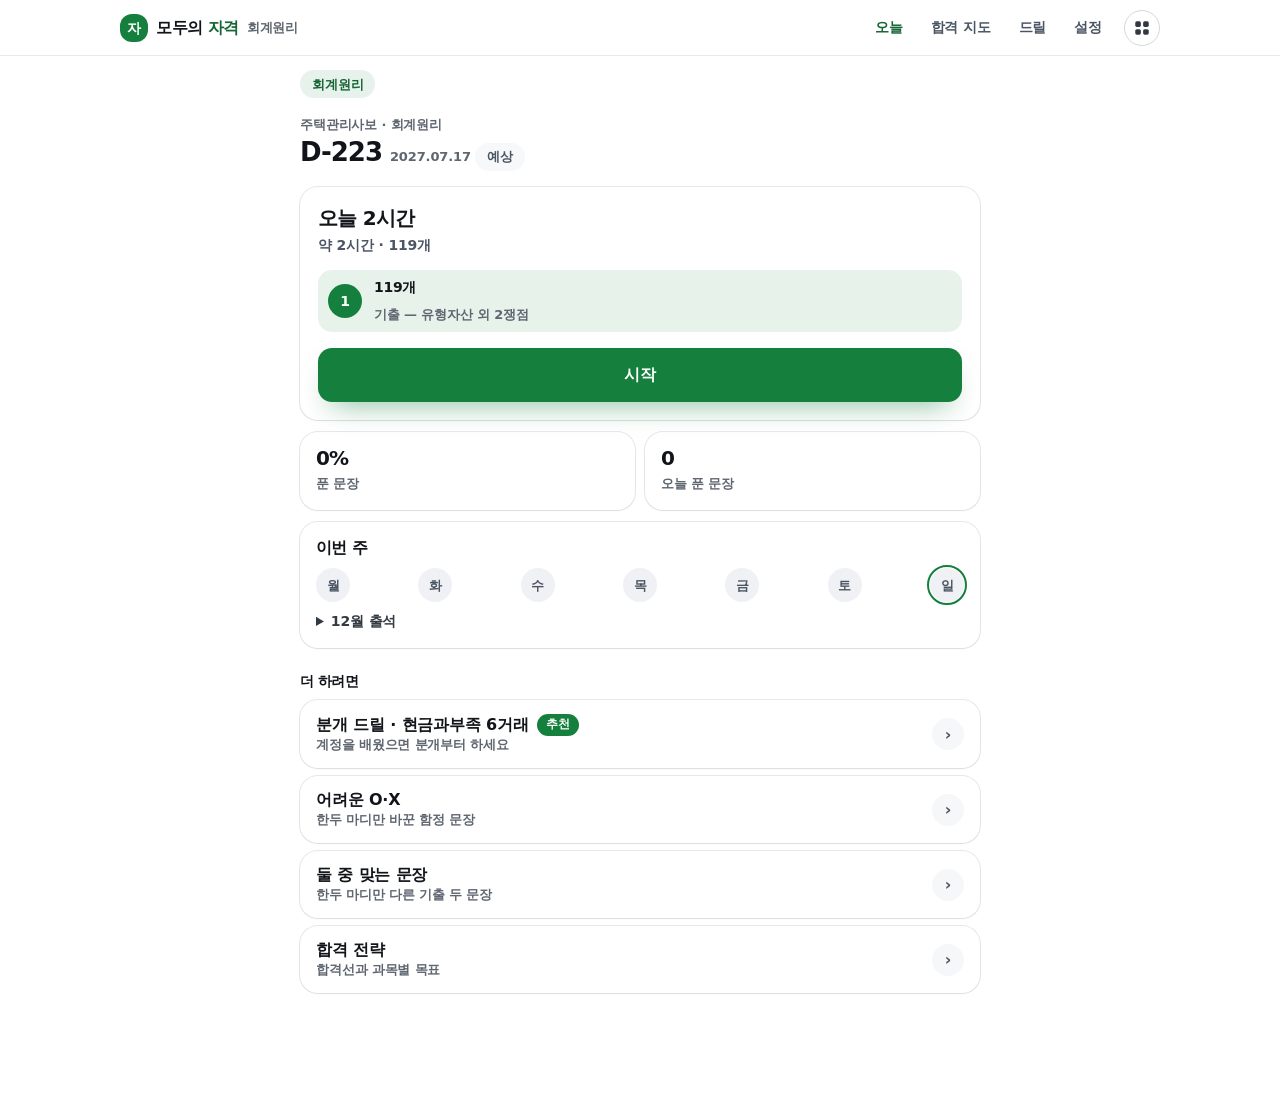
==== commit 28936e81: "계정별 분개 드릴 이식: 회계 과목 (11-10)" ====
--- a/index.html
+++ b/index.html
@@ -66,6 +66,7 @@
 <script src="data/ready.js"></script>
 <script src="js/boot.js"></script>
 <script src="js/store.js"></script>
+<script src="js/journal-rec.js?v=1110v"></script>
 <script src="js/strat.js?v=1110c"></script>
 <script>
 (function () {
@@ -132,8 +133,14 @@
       '<details style="margin-top:10px"><summary>' + (m + 1) + "월 출석</summary>" + '<div class="cal">' + 월 + "</div></details>";
   })();
 
-  var wrong = GB.wrongList().length;
-  $("alt").innerHTML =
+  var wrong = GB.wrongList().length + (window.JREC ? JREC.reviewCount() : 0);
+  /* 분개 드릴 — 회계 과목이면 목록 맨 위 줄 + 추천(오늘 목록의 추천 1번 자리) */
+  var jdRow = "";
+  try {
+    var jc = window.JREC && JREC.on() ? JREC.current() : null;
+    if (jc) jdRow = '<a class="row" href="' + JREC.href(jc.unit, jc.acct) + '"><span class="t"><b>분개 드릴 · ' + esc(jc.acct.n) + " " + jc.acct.ids.length + '거래<em class="recpill">추천</em></b><span style="font-size:13px">계정을 배웠으면 분개부터 하세요</span></span><span class="go">›</span></a>';
+  } catch (e) {}
+  $("alt").innerHTML = jdRow +
     '<a class="row" href="ox.html?mode=hard"><span class="t"><b>어려운 O·X</b><span>한두 마디만 바꾼 함정 문장</span></span><span class="go">›</span></a>' +
     '<a class="row" href="ox.html?mode=pair"><span class="t"><b>둘 중 맞는 문장</b><span>한두 마디만 다른 기출 두 문장</span></span><span class="go">›</span></a>' +
     (wrong ? '<a class="row" href="ox.html?mode=wrong"><span class="t"><b>복습</b><span>' + wrong + "개</span></span><span class=\"go\">›</span></a>" : "") +
--- a/css/app.css
+++ b/css/app.css
@@ -595,3 +595,16 @@
 html body .stones{position:sticky;top:56px;z-index:19;background:var(--bg);margin:0 -20px;padding:12px 20px 8px}
 html body .tpad-btn{margin-bottom:22px}
 html body b,html body strong{font-weight:700}
+/* 작은 칩(「예상」 딱지 · 과목 알약 · 「알고 맞힘」 딱지 · 쟁점 이름)은 한 가지 모양: 높이 28 · 모서리 999 · 13px 600 */
+html body .chip,html body .qcard .chip,html body .subs a,html body .subs span{display:inline-flex;align-items:center;gap:4px;height:28px;padding:0 12px;border:0;border-radius:999px;font-size:13px;font-weight:600;line-height:1;background:var(--surface-2);color:var(--ink-3);white-space:nowrap;box-sizing:border-box}
+html body .chip.cta,html body .subs a.on{background:var(--pt-soft);color:var(--pt-ink);font-weight:700}
+html body .subs span small{font-size:13px;margin-left:2px}
+/* 성취 계단 · 갈래 색은 포인트 색 한 가지의 진하기로만 */
+:root,:root[data-skin="white"]{--lv1:color-mix(in srgb,var(--cta) 22%,#fff);--lv2:color-mix(in srgb,var(--cta) 55%,#fff);--lv3:var(--cta);--pt1:var(--cta);--pt2:var(--cta-2);--pt3:color-mix(in srgb,var(--cta) 55%,#fff);--pt4:var(--cta);--pt5:var(--cta-2);--pt6:color-mix(in srgb,var(--cta) 55%,#fff);--fam-geo:var(--cta);--fam-soc:var(--cta-2);--fam-eth:color-mix(in srgb,var(--cta) 55%,#fff);--mint:var(--cta-2)}
+/* 접힌 칸 — 설명 · 근거 글은 접어 둔다 */
+details.fold{margin-top:12px;border:1px solid var(--l1);border-radius:18px;background:var(--surface)}
+details.fold>summary{cursor:pointer;list-style:none;padding:14px 16px;font-size:14px;font-weight:700;color:var(--ink-3);display:flex;justify-content:space-between}
+details.fold>summary::-webkit-details-marker{display:none}
+details.fold>summary::after{content:"+"}
+details.fold[open]>summary::after{content:"−"}
+details.fold>div,details.fold>ul{margin:0 16px 14px}
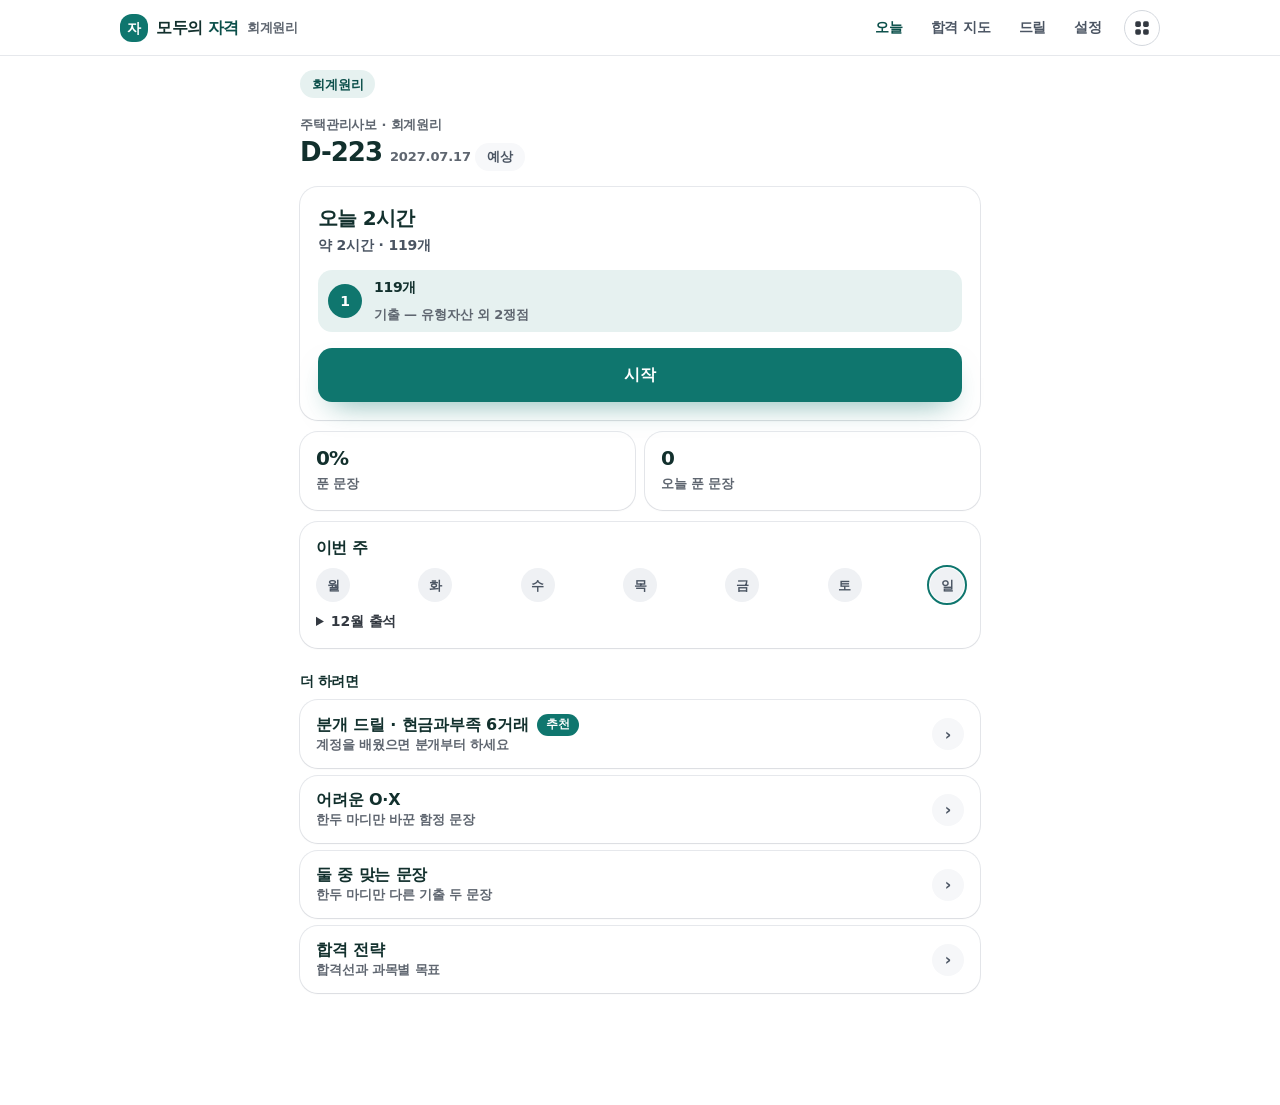
==== commit 01ba5769: "청록 하나로 색 통일 · 개념어 새 자료 · 분개 드릴 새 틀과 「분개 · T계정」 판 (11-11) - 브랜드별 포인트 색을 내리고 청록(#0F766E) 하나로 통일. 구분은 진" ====
--- a/index.html
+++ b/index.html
@@ -2,13 +2,13 @@
 <html lang="ko">
 <head>
 <meta charset="utf-8">
-<meta name="theme-color" content="#15803D">
+<meta name="theme-color" content="#0F766E">
 <meta name="viewport" content="width=device-width,initial-scale=1,viewport-fit=cover">
 <title>모두의 자격</title>
 <link rel="icon" href="icons/favicon.svg">
 <link rel="manifest" href="manifest.webmanifest">
 <script>try{document.documentElement.dataset.skin=localStorage.getItem("mj.skin")||"white"}catch(e){document.documentElement.dataset.skin="white"}</script>
-<link rel="stylesheet" href="css/app.css">
+<link rel="stylesheet" href="css/app.css?v=1111h">
 <style>
   /* 홈은 「이거 하세요」 하나 — 모두의 통사 0919 대표님 지시. 카드·통계·목록을 다시 늘리지 않는다. */
   .exam{padding:26px 0 6px}
@@ -62,12 +62,12 @@
   </div>
 </div>
 
-<script src="js/catalog.js"></script>
-<script src="data/ready.js"></script>
-<script src="js/boot.js"></script>
-<script src="js/store.js"></script>
-<script src="js/journal-rec.js?v=1110v"></script>
-<script src="js/strat.js?v=1110c"></script>
+<script src="js/catalog.js?v=1111h"></script>
+<script src="data/ready.js?v=1111h"></script>
+<script src="js/boot.js?v=1111h"></script>
+<script src="js/store.js?v=1111h"></script>
+<script src="js/journal-rec.js?v=1111h"></script>
+<script src="js/strat.js?v=1111h"></script>
 <script>
 (function () {
   "use strict";
@@ -107,7 +107,7 @@
   $("todo").innerHTML = h;
 
   /* 불꽃(연속) · 방패(등급) · 출석(주간 + 월간) — 선호대장 1차 */
-  var SHIELD = ["#B7794B", "#9CA3AF", "#EAB308", "#22D3EE", "#60A5FA"];
+  var SHIELD = ["#7FB8B2", "#9CA3AF", "#0F766E", "#22D3EE", "#0B4F4A"];
   var tr2 = GB.tier();
   var shield = '<svg viewBox="0 0 34 38"><path d="M17 1 32 6v12c0 9.5-6.4 16.2-15 19C8.4 34.2 2 27.5 2 18V6z" fill="' + SHIELD[tr2.rank] + '"/><path d="M17 5 28 9v9c0 7.2-4.6 12.4-11 14.8C10.6 30.4 6 25.2 6 18V9z" fill="rgba(255,255,255,.28)"/></svg>';
   $("mini").innerHTML =
@@ -148,9 +148,9 @@
   $("zsrow").onclick = function (e) { e.preventDefault(); MJSTRAT.open(); };
 })();
 </script>
-<script src="js/zzsfx.js?v=1009a" defer></script><script src="js/zzajan.js?v=1009a" defer></script>
-<script src="js/terrahome.js?v=1021a" data-slot=".nav .in" defer></script>
-<script src="js/supa.config.js"></script>
-<script src="js/research.js" data-service="jagyeok"></script>
+<script src="js/zzsfx.js?v=1111h" defer></script><script src="js/zzajan.js?v=1111h" defer></script>
+<script src="js/terrahome.js?v=1111h" data-slot=".nav .in" defer></script>
+<script src="js/supa.config.js?v=1111h"></script>
+<script src="js/research.js?v=1111h" data-service="jagyeok"></script>
 </body>
 </html>
--- a/css/app.css
+++ b/css/app.css
@@ -1,4 +1,4 @@
-.gc{display:inline-block;font-style:normal;font-size:.72em;font-weight:700;line-height:1;padding:.32em .6em;margin-left:.35em;border-radius:999px;vertical-align:.12em;color:#fff;background:#E5484D;letter-spacing:.02em}
+.gc{display:inline-block;font-style:normal;font-size:.72em;font-weight:700;line-height:1;padding:.32em .6em;margin-left:.35em;border-radius:999px;vertical-align:.12em;color:#fff;background:#0F766E;letter-spacing:.02em}
 /* ═══════════════════════════════════════════════════════════
    진격의 공시 · 행정법 — 화면 공통 (2026-09-23)
 
@@ -12,12 +12,12 @@
   --bg:#FFFFFF; --bg-2:#FAFAFB; --surface:#FFFFFF; --surface-2:#F7F8FA; --surface-3:#EFF1F4;
   --line:#E6E8EC; --line-2:#D3D7DD; --line-3:#B4BAC3;
   --ink:#111419; --ink-2:#333941; --ink-3:#4B5563; --ink-4:#5F6670;
-  --cta:#15803D; --cta-2:#166534; --cta-soft:rgba(21,128,61,.10); --cta-line:rgba(21,128,61,.40);
+  --cta:#0F766E; --cta-2:#0B5F59; --cta-soft:rgba(15,118,110,.10); --cta-line:rgba(15,118,110,.40);
   --ok:#16B364; --ok-soft:rgba(22,179,100,.10);
   --no:#E5322D; --no-soft:rgba(229,50,45,.08);
   --warn:#C2410C; --warn-soft:rgba(194,65,12,.09);      /* 오개념(확신 오답) — 빨강과 다르게 */
-  --mark:rgba(21,128,61,.16);
-  --lv0:#EFF1F4; --lv1:#F7C9CD; --lv2:#EE7A83; --lv3:#E5202E;   /* 성취 계단 — 진할수록 잘한 것 */
+  --mark:rgba(15,118,110,.16);
+  --lv0:#EFF1F4; --lv1:#D4ECEA; --lv2:#96D2CD; --lv3:#0F766E;   /* 성취 계단 — 진할수록 잘한 것 */
   --font:"Pretendard Variable",Pretendard,"Noto Sans KR","Malgun Gothic",system-ui,sans-serif;
   --r1:12px; --r2:12px; --r3:14px;
   --s1:8px; --s2:16px; --s3:24px; --s4:32px; --s5:48px;
@@ -186,8 +186,8 @@
   --title:var(--font); --kr:var(--font); --mono:var(--font); --tw:800; --tls:-.05em; --s6:64px;
   --red:var(--cta); --red-2:var(--cta-2); --red-soft:var(--cta-soft); --red-line:var(--cta-line);
   --stage:#FFFFFF; --stage-2:#FFFFFF; --stage-line:#DEE1E6; --stage-ink:#111419; --stage-ink-2:#6B717A;
-  --star:#E6E8EC; --neb-1:rgba(229,32,46,.07); --neb-2:rgba(17,20,25,.03); --core-glow:#E5202E;
-  --fam-geo:#E5202E; --fam-soc:#8E1420; --fam-eth:#FF6A74; --mint:#B0353A;
+  --star:#E6E8EC; --neb-1:rgba(15,118,110,.07); --neb-2:rgba(17,20,25,.03); --core-glow:#0F766E;
+  --fam-geo:#0F766E; --fam-soc:#148E84; --fam-eth:#97D2CD; --mint:#0F766E;
 }
 :root[data-skin="jelly"]{
   --stage:#FFFFFF; --stage-2:#FFF7FA; --stage-line:#F6D3E0; --stage-ink:#2A1420; --stage-ink-2:#6A4659;
@@ -432,8 +432,8 @@
  * 색은 앱의 --pt. 클래스는 전부 tq- 로 시작한다. tera-q.js 와 같이 싣는다.
  * 화면 틀: .tq-top(머리) → .tq-prog(진행) → .tq-meta(번호 · 최빈출 · 단추) → .tq-stem(발문) → .tq-choices | .tq-ox → .tq-exp(해설) · .tq-bar(아래 줄) · .tq-omr(답안 번호판)
  */
-:root { --tq-p: var(--pt, var(--t-app, var(--cta, #E5202E))); --tq-ps: color-mix(in srgb, var(--tq-p) 8%, #fff); --tq-pi: color-mix(in srgb, var(--tq-p) 78%, #111419);
-  --tq-ink: #111827; --tq-ink2: #333941; --tq-sub: #5F6670; --tq-line: #E2E8F0; --tq-fill: #F1F5F9; --tq-ok: #16B364; --tq-no: #E5322D; }
+:root { --tq-p: var(--pt, var(--t-app, var(--cta, #0F766E))); --tq-ps: color-mix(in srgb, var(--tq-p) 8%, #fff); --tq-pi: color-mix(in srgb, var(--tq-p) 78%, #111419);
+  --tq-ink: #111827; --tq-ink2: #333941; --tq-sub: #5F6670; --tq-line: #DCE7E5; --tq-fill: #EFF5F4; --tq-ok: #16B364; --tq-no: #E5322D; }
 
 /* 머리: ‹ 과목 이름 …… 시간 */
 .tq-top { display: flex; align-items: center; gap: 8px; height: 56px; padding: 0 16px; }
@@ -451,17 +451,17 @@
 .tq-meta { display: flex; align-items: center; gap: 10px; min-height: 36px; margin-bottom: 10px; }
 .tq-meta .tq-no { font-weight:500;font-size:14px;line-height:1; color: #5F6670; }
 .tq-meta .tq-sp { flex: 1; }
-.tq-stars { font-size: 14px; line-height: 1; letter-spacing: 1px; } .tq-stars b { color: var(--tq-p); font-weight: 500; } .tq-stars i { color: #E2E8F0; font-style: normal; }
+.tq-stars { font-size: 14px; line-height: 1; letter-spacing: 1px; } .tq-stars b { color: var(--tq-p); font-weight: 500; } .tq-stars i { color: #DCE7E5; font-style: normal; }
 .tq-tier { display: inline-grid; place-items: center; width: 22px; height: 22px; border-radius: 50%; font-weight: 800; font-size: 13px; line-height: 1; color: #fff; }
 .tq-tier-S { background: var(--tq-p); } .tq-tier-A { background: color-mix(in srgb, var(--tq-p) 55%, #fff); } .tq-tier-B { background: color-mix(in srgb, var(--tq-p) 18%, #fff); color: var(--tq-pi); } .tq-tier-C { background: #E9ECF0; color: #5F6670; }
 .tq-badge { display: inline-flex; align-items: center; gap: 3px; font-weight:500;font-size:13px;line-height:1; color: #4B5563; }
-.tq-badge svg { width: 14px; height: 14px; color: #F97316; } .tq-badge b { font-weight: 600; }
+.tq-badge svg { width: 14px; height: 14px; color: #0F766E; } .tq-badge b { font-weight: 600; }
 .tq-icon { flex: none; width: 32px; height: 32px; border-radius: 999px; border: 1px solid var(--tq-line); background: #fff; color: #5F6670; display: grid; place-items: center; cursor: pointer; padding: 0; }
 .tq-icon svg { width: 17px; height: 17px; } .tq-icon.is-on { background: var(--tq-p); border-color: var(--tq-p); color: #fff; }
 
 /* 발문 */
 .tq-stem { font-weight:600;font-size:20px;line-height:30px; color: var(--tq-ink); letter-spacing: -.5px; word-break: keep-all; overflow-wrap: anywhere; margin: 0 0 22px; }
-.tq-box { margin: -8px 0 22px; padding: 14px 16px; border-radius: 12px; background: #F8FAFC; border: 1px solid var(--tq-line); font-weight:500;font-size:16px;line-height:28px; color: var(--tq-ink2); }
+.tq-box { margin: -8px 0 22px; padding: 14px 16px; border-radius: 12px; background: #F4F9F8; border: 1px solid var(--tq-line); font-weight:500;font-size:16px;line-height:28px; color: var(--tq-ink2); }
 
 /* 개념어: 물결 밑줄 + 뜻 말풍선 */
 .tq-term { padding: 0 1px; border-radius: 0; cursor: help; color: inherit; text-decoration: none; outline: none;
@@ -469,9 +469,9 @@
 .tq-term:hover, .tq-term:focus, .tq-term.is-on { background: color-mix(in srgb, var(--tq-p) 22%, #fff); }
 .tq-terms-off .tq-term { color: inherit; text-decoration: none; cursor: inherit; background: none; padding: 0; pointer-events: none; }
 .tq-bubble { --tail: 50%; position: fixed; z-index: 2147482000; max-width: min(320px, calc(100vw - 16px)); padding: 9px 14px; background: #fff; color: #1E293B; font: 600 13px/1.45 'Pretendard Variable', Pretendard, -apple-system, 'Malgun Gothic', sans-serif; letter-spacing: -.2px;
-  border: 0; border-radius: 14px; box-shadow: 0 14px 34px -14px rgba(15, 23, 42, .45), 0 0 0 1px #E2E8F0; word-break: keep-all; }
-.tq-bubble::after { content: ""; position: absolute; top: 100%; left: var(--tail); width: 10px; height: 10px; margin: -5px 0 0 -5px; background: #fff; box-shadow: 1px 1px 0 #E2E8F0; border-radius: 0 0 3px; transform: rotate(45deg); }
-.tq-bubble.is-below::after { top: 0; box-shadow: -1px -1px 0 #E2E8F0; border-radius: 3px 0 0; }
+  border: 0; border-radius: 14px; box-shadow: 0 14px 34px -14px rgba(15, 23, 42, .45), 0 0 0 1px #DCE7E5; word-break: keep-all; }
+.tq-bubble::after { content: ""; position: absolute; top: 100%; left: var(--tail); width: 10px; height: 10px; margin: -5px 0 0 -5px; background: #fff; box-shadow: 1px 1px 0 #DCE7E5; border-radius: 0 0 3px; transform: rotate(45deg); }
+.tq-bubble.is-below::after { top: 0; box-shadow: -1px -1px 0 #DCE7E5; border-radius: 3px 0 0; }
 
 /* 선지: 판 없이 줄로. 번호 동그라미 30px */
 .tq-choices { list-style: none; margin: 0; padding: 0; display: grid; gap: 10px; }
@@ -487,7 +487,7 @@
 
 /* O·X: 높이 64px(화면표준 4절) */
 .tq-ox { display: grid; grid-template-columns: 1fr 1fr; gap: 10px; }
-.tq-ox button { height: 64px; border-radius: 14px; border: 1.5px solid #CBD5E1; background: #fff; font-weight:800;font-size:26px;line-height:1; color: var(--tq-ink); cursor: pointer; }
+.tq-ox button { height: 64px; border-radius: 14px; border: 1.5px solid #C5D6D3; background: #fff; font-weight:800;font-size:26px;line-height:1; color: var(--tq-ink); cursor: pointer; }
 .tq-ox button.is-ok { border-color: var(--tq-ok); color: var(--tq-ok); background: color-mix(in srgb, var(--tq-ok) 10%, #fff); }
 .tq-ox button.is-no { border-color: var(--tq-no); color: var(--tq-no); background: color-mix(in srgb, var(--tq-no) 8%, #fff); }
 .tq-ox button.is-rest { color: #94A3B8; }
@@ -511,7 +511,7 @@
 .tq-nav:disabled { opacity: .4; cursor: default; }
 
 /* 답안 번호판 + 안 푼 문제로 이동 */
-.tq-omr { padding: 15px; border-radius: 12px; background: #fff; border: 1px solid #EDF2F7; box-shadow: 0 10px 26px rgba(15, 23, 42, .07); }
+.tq-omr { padding: 15px; border-radius: 12px; background: #fff; border: 1px solid #EEF4F3; box-shadow: 0 10px 26px rgba(15, 23, 42, .07); }
 .tq-jump { display: flex; align-items: center; justify-content: center; gap: 8px; width: 100%; height: 42px; border-radius: 12px; border: 0; background: color-mix(in srgb, var(--tq-p) 9%, #fff); color: var(--tq-pi); font-weight:600;font-size:14px;line-height:1; cursor: pointer; }
 .tq-jump b { display: inline-grid; place-items: center; min-width: 22px; height: 22px; padding: 0 6px; border-radius: 999px; background: var(--tq-p); color: #fff; font-weight:700;font-size:13px;line-height:1; }
 .tq-jump[hidden] { display: none; }
@@ -522,7 +522,7 @@
 .tq-omr-row i.is-on { background: color-mix(in srgb, var(--tq-p) 70%, #fff); border-color: transparent; color: #fff; }
 
 /* 안내 말풍선 */
-.tq-coach { position: absolute; z-index: 2147481500; width: 250px; padding: 14px 14px 12px; border-radius: 14px; background: #fff; color: #333941; box-shadow: 0 18px 40px -16px rgba(15, 23, 42, .45), 0 0 0 1px #E2E8F0; font: 400 13px/1.55 'Pretendard Variable', Pretendard, -apple-system, 'Malgun Gothic', sans-serif; letter-spacing: -.3px; }
+.tq-coach { position: absolute; z-index: 2147481500; width: 250px; padding: 14px 14px 12px; border-radius: 14px; background: #fff; color: #333941; box-shadow: 0 18px 40px -16px rgba(15, 23, 42, .45), 0 0 0 1px #DCE7E5; font: 400 13px/1.55 'Pretendard Variable', Pretendard, -apple-system, 'Malgun Gothic', sans-serif; letter-spacing: -.3px; }
 .tq-coach b { display: block; font-weight:800;font-size:14px;line-height:1.3; margin-bottom: 6px; color: var(--tq-pi); } .tq-coach p { margin: 0 0 12px; color: #4B5563; word-break: keep-all; }
 .tq-coach div { display: flex; align-items: center; justify-content: space-between; }
 .tq-coach button { border: 0; cursor: pointer; font-weight:600;font-size:13px;line-height:1; } .tq-coach-off { background: none; color: #94A3B8; padding: 8px 6px; }
@@ -554,7 +554,7 @@
 html body .sent.tq-stem{font:600 20px/30px var(--font);letter-spacing:-.5px;color:#111827;margin:0 0 22px}
 @media (max-width:389px){html body .sent.tq-stem{font-size:16px;line-height:28px}}
 html body .stones{display:flex;align-items:center;gap:12px;position:static;height:auto;margin:10px 0 18px;background:none;overflow:visible;border-radius:0}
-html body .stones .trk{flex:1;height:8px;border-radius:999px;background:#F1F5F9;overflow:hidden}
+html body .stones .trk{flex:1;height:8px;border-radius:999px;background:#EFF5F4;overflow:hidden}
 html body .stones .trk i{display:block;height:100%;border-radius:999px;background:var(--cta);transition:width .3s}
 html body .stones .left{display:inline;font:500 13px/1 var(--font);color:#5F6670;white-space:nowrap}
 html body .stones .left b{font-weight:800;color:#111827}
@@ -608,3 +608,8 @@
 details.fold>summary::after{content:"+"}
 details.fold[open]>summary::after{content:"−"}
 details.fold>div,details.fold>ul{margin:0 16px 14px}
+
+/* ════════ 1111h 청록 단일톤(대표님 확정 11-11 · 화면표준 16절): 색은 청록 하나, 진하기로만 구분. 정답 초록 · 오답 빨강만 남긴다 ════════ */
+html:root{--cta:#0F766E;--cta-2:#0B5F59;--cta-soft:rgba(15,118,110,.10);--cta-line:rgba(15,118,110,.40);--mark:rgba(15,118,110,.16);
+  --pt:#0F766E;--pt-2:#0B5F59;--pt-soft:rgba(15,118,110,.10);--pt-ink:#0B4F4A;--ink:#12302D;--line:#DCE7E5;
+  --tq-p:#0F766E;--tq-ps:#EEF7F6;--tq-pi:#0B4F4A;--zs-red:#0F766E}
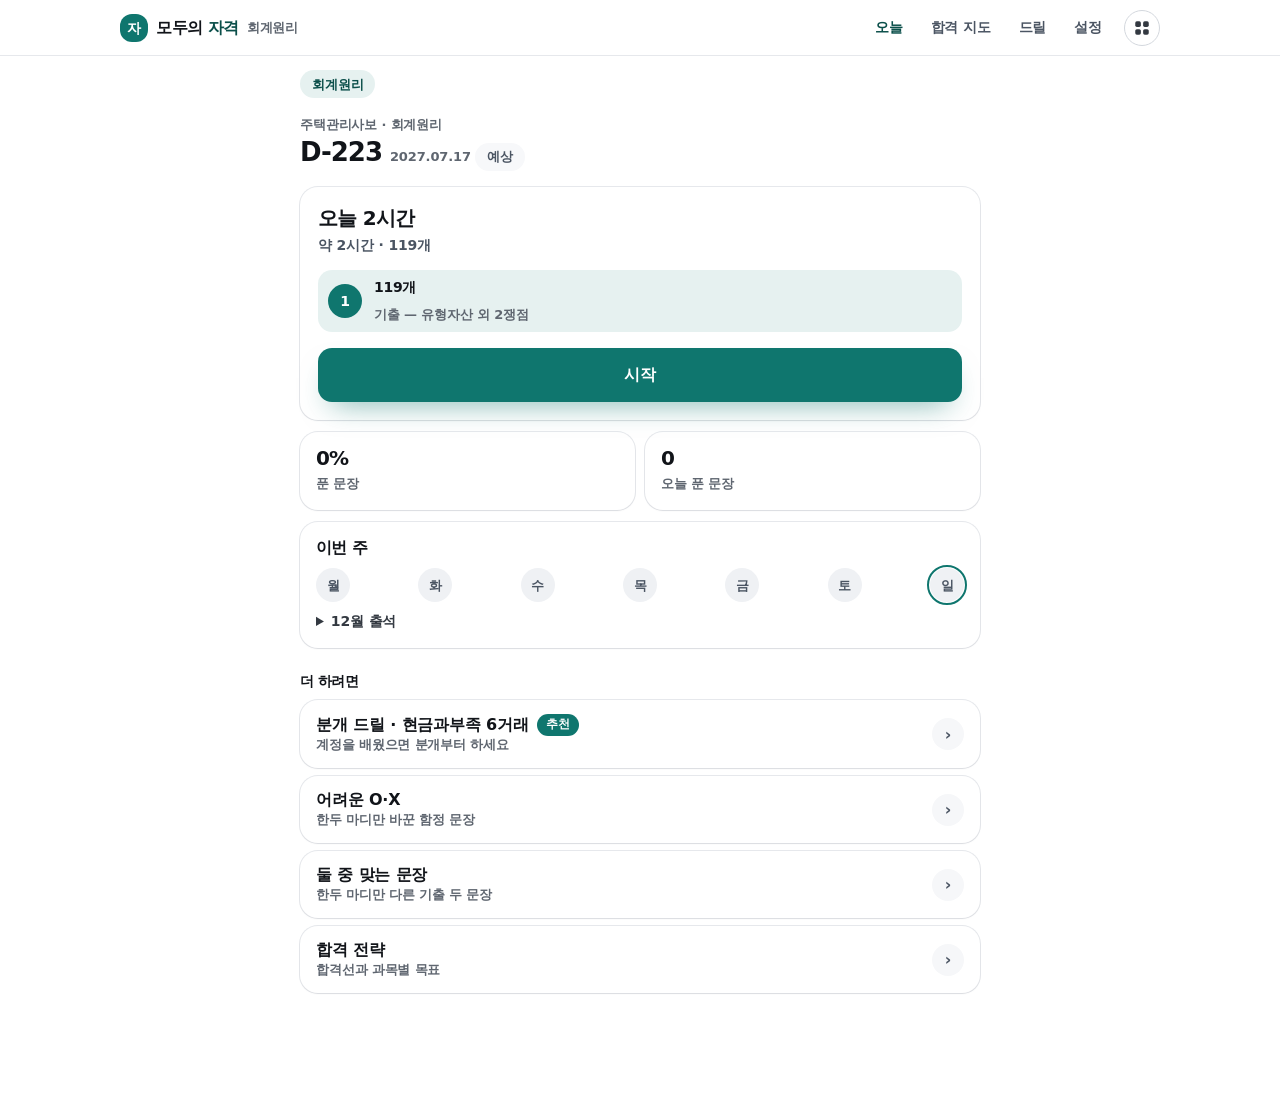
==== commit 308a4350: "자격 앱 글씨를 검정으로 (11-12) 글씨 변수 #12302D를 #111419로, 문제 글 색 #111827과 안내 띠 제목, 분개 드릴 제목 청록 글씨를 검정으로, 선 #DCE" ====
--- a/index.html
+++ b/index.html
@@ -5,10 +5,10 @@
 <meta name="theme-color" content="#0F766E">
 <meta name="viewport" content="width=device-width,initial-scale=1,viewport-fit=cover">
 <title>모두의 자격</title>
-<link rel="icon" href="icons/favicon.svg">
+<link rel="icon" href="icons/favicon.svg" type="image/svg+xml"><link rel="apple-touch-icon" href="icons/icon-192.png">
 <link rel="manifest" href="manifest.webmanifest">
 <script>try{document.documentElement.dataset.skin=localStorage.getItem("mj.skin")||"white"}catch(e){document.documentElement.dataset.skin="white"}</script>
-<link rel="stylesheet" href="css/app.css?v=1111h">
+<link rel="stylesheet" href="css/app.css?v=1112k">
 <style>
   /* 홈은 「이거 하세요」 하나 — 모두의 통사 0919 대표님 지시. 카드·통계·목록을 다시 늘리지 않는다. */
   .exam{padding:26px 0 6px}
@@ -64,7 +64,7 @@
 
 <script src="js/catalog.js?v=1111h"></script>
 <script src="data/ready.js?v=1111h"></script>
-<script src="js/boot.js?v=1111h"></script>
+<script src="js/boot.js?v=1112b"></script>
 <script src="js/store.js?v=1111h"></script>
 <script src="js/journal-rec.js?v=1111h"></script>
 <script src="js/strat.js?v=1111h"></script>
--- a/css/app.css
+++ b/css/app.css
@@ -433,7 +433,7 @@
  * 화면 틀: .tq-top(머리) → .tq-prog(진행) → .tq-meta(번호 · 최빈출 · 단추) → .tq-stem(발문) → .tq-choices | .tq-ox → .tq-exp(해설) · .tq-bar(아래 줄) · .tq-omr(답안 번호판)
  */
 :root { --tq-p: var(--pt, var(--t-app, var(--cta, #0F766E))); --tq-ps: color-mix(in srgb, var(--tq-p) 8%, #fff); --tq-pi: color-mix(in srgb, var(--tq-p) 78%, #111419);
-  --tq-ink: #111827; --tq-ink2: #333941; --tq-sub: #5F6670; --tq-line: #DCE7E5; --tq-fill: #EFF5F4; --tq-ok: #16B364; --tq-no: #E5322D; }
+  --tq-ink: #111419; --tq-ink2: #333941; --tq-sub: #5F6670; --tq-line: #E5E7EB; --tq-fill: #EFF5F4; --tq-ok: #16B364; --tq-no: #E5322D; }
 
 /* 머리: ‹ 과목 이름 …… 시간 */
 .tq-top { display: flex; align-items: center; gap: 8px; height: 56px; padding: 0 16px; }
@@ -451,7 +451,7 @@
 .tq-meta { display: flex; align-items: center; gap: 10px; min-height: 36px; margin-bottom: 10px; }
 .tq-meta .tq-no { font-weight:500;font-size:14px;line-height:1; color: #5F6670; }
 .tq-meta .tq-sp { flex: 1; }
-.tq-stars { font-size: 14px; line-height: 1; letter-spacing: 1px; } .tq-stars b { color: var(--tq-p); font-weight: 500; } .tq-stars i { color: #DCE7E5; font-style: normal; }
+.tq-stars { font-size: 14px; line-height: 1; letter-spacing: 1px; } .tq-stars b { color: var(--tq-p); font-weight: 500; } .tq-stars i { color: #E5E7EB; font-style: normal; }
 .tq-tier { display: inline-grid; place-items: center; width: 22px; height: 22px; border-radius: 50%; font-weight: 800; font-size: 13px; line-height: 1; color: #fff; }
 .tq-tier-S { background: var(--tq-p); } .tq-tier-A { background: color-mix(in srgb, var(--tq-p) 55%, #fff); } .tq-tier-B { background: color-mix(in srgb, var(--tq-p) 18%, #fff); color: var(--tq-pi); } .tq-tier-C { background: #E9ECF0; color: #5F6670; }
 .tq-badge { display: inline-flex; align-items: center; gap: 3px; font-weight:500;font-size:13px;line-height:1; color: #4B5563; }
@@ -469,9 +469,9 @@
 .tq-term:hover, .tq-term:focus, .tq-term.is-on { background: color-mix(in srgb, var(--tq-p) 22%, #fff); }
 .tq-terms-off .tq-term { color: inherit; text-decoration: none; cursor: inherit; background: none; padding: 0; pointer-events: none; }
 .tq-bubble { --tail: 50%; position: fixed; z-index: 2147482000; max-width: min(320px, calc(100vw - 16px)); padding: 9px 14px; background: #fff; color: #1E293B; font: 600 13px/1.45 'Pretendard Variable', Pretendard, -apple-system, 'Malgun Gothic', sans-serif; letter-spacing: -.2px;
-  border: 0; border-radius: 14px; box-shadow: 0 14px 34px -14px rgba(15, 23, 42, .45), 0 0 0 1px #DCE7E5; word-break: keep-all; }
-.tq-bubble::after { content: ""; position: absolute; top: 100%; left: var(--tail); width: 10px; height: 10px; margin: -5px 0 0 -5px; background: #fff; box-shadow: 1px 1px 0 #DCE7E5; border-radius: 0 0 3px; transform: rotate(45deg); }
-.tq-bubble.is-below::after { top: 0; box-shadow: -1px -1px 0 #DCE7E5; border-radius: 3px 0 0; }
+  border: 0; border-radius: 14px; box-shadow: 0 14px 34px -14px rgba(15, 23, 42, .45), 0 0 0 1px #E5E7EB; word-break: keep-all; }
+.tq-bubble::after { content: ""; position: absolute; top: 100%; left: var(--tail); width: 10px; height: 10px; margin: -5px 0 0 -5px; background: #fff; box-shadow: 1px 1px 0 #E5E7EB; border-radius: 0 0 3px; transform: rotate(45deg); }
+.tq-bubble.is-below::after { top: 0; box-shadow: -1px -1px 0 #E5E7EB; border-radius: 3px 0 0; }
 
 /* 선지: 판 없이 줄로. 번호 동그라미 30px */
 .tq-choices { list-style: none; margin: 0; padding: 0; display: grid; gap: 10px; }
@@ -522,8 +522,8 @@
 .tq-omr-row i.is-on { background: color-mix(in srgb, var(--tq-p) 70%, #fff); border-color: transparent; color: #fff; }
 
 /* 안내 말풍선 */
-.tq-coach { position: absolute; z-index: 2147481500; width: 250px; padding: 14px 14px 12px; border-radius: 14px; background: #fff; color: #333941; box-shadow: 0 18px 40px -16px rgba(15, 23, 42, .45), 0 0 0 1px #DCE7E5; font: 400 13px/1.55 'Pretendard Variable', Pretendard, -apple-system, 'Malgun Gothic', sans-serif; letter-spacing: -.3px; }
-.tq-coach b { display: block; font-weight:800;font-size:14px;line-height:1.3; margin-bottom: 6px; color: var(--tq-pi); } .tq-coach p { margin: 0 0 12px; color: #4B5563; word-break: keep-all; }
+.tq-coach { position: absolute; z-index: 2147481500; width: 250px; padding: 14px 14px 12px; border-radius: 14px; background: #fff; color: #333941; box-shadow: 0 18px 40px -16px rgba(15, 23, 42, .45), 0 0 0 1px #E5E7EB; font: 400 13px/1.55 'Pretendard Variable', Pretendard, -apple-system, 'Malgun Gothic', sans-serif; letter-spacing: -.3px; }
+.tq-coach b { display: block; font-weight:800;font-size:14px;line-height:1.3; margin-bottom: 6px; color: #111419; } .tq-coach p { margin: 0 0 12px; color: #4B5563; word-break: keep-all; }
 .tq-coach div { display: flex; align-items: center; justify-content: space-between; }
 .tq-coach button { border: 0; cursor: pointer; font-weight:600;font-size:13px;line-height:1; } .tq-coach-off { background: none; color: #94A3B8; padding: 8px 6px; }
 .tq-coach-ok { height: 36px; padding: 0 14px; border-radius: 12px; background: var(--tq-p); color: #fff; font-weight: 700; }
@@ -547,17 +547,23 @@
 @media (max-width: 959px) { .tq-wrap .tq-omr { display: none; } .tq-wrap .tq-omr.is-open { display: block; position: fixed; left: 12px; right: 12px; bottom: 84px; z-index: 50; max-height: 60vh; overflow: auto; } }
 @media (max-width: 389px) { .tq-stem { font-size: 20px; line-height: 28px; } }
 
+/* 11-12 첫 안내 말풍선을 한 줄 띠로 줄임: 큰 말풍선이 선지를 가렸다(NCS 768px 에서 4번 선지 전부). 높이 약 52px · 8초 뒤 스스로 닫힘 */
+.tq-coach { width: auto; max-width: min(340px, calc(100vw - 24px)); padding: 9px 8px 9px 14px; display: grid; grid-template-columns: minmax(0, 1fr) auto; column-gap: 10px; align-items: center; border-radius: 14px; }
+.tq-coach b { grid-column: 1; margin: 0 0 1px; font-size: 13px; } .tq-coach p { grid-column: 1; margin: 0; font-size: 12.5px; line-height: 1.4; }
+.tq-coach div { grid-column: 2; grid-row: 1 / span 2; } .tq-coach-off { display: none; } .tq-coach-ok { height: 34px; }
+.tq-coach.tq-coach-flow { grid-column: 1 / -1; position: static; max-width: none; margin: 0 0 10px; box-shadow: 0 0 0 1px #E5E7EB; background: var(--tq-ps, #E3F2F0); }
+
 /* ══ 문제 화면 공용 부품(tera-q.css 값 그대로) — 기존 마크업에 맞춘 연결 규칙 ══ */
 :root{--pt:var(--cta)}
 html body .qcard{margin-top:0;padding:0;border:0;border-radius:0;background:none;box-shadow:none}
 html body .qcard .src{margin-bottom:10px}
-html body .sent.tq-stem{font:600 20px/30px var(--font);letter-spacing:-.5px;color:#111827;margin:0 0 22px}
+html body .sent.tq-stem{font:600 20px/30px var(--font);letter-spacing:-.5px;color:#111419;margin:0 0 22px}
 @media (max-width:389px){html body .sent.tq-stem{font-size:16px;line-height:28px}}
 html body .stones{display:flex;align-items:center;gap:12px;position:static;height:auto;margin:10px 0 18px;background:none;overflow:visible;border-radius:0}
 html body .stones .trk{flex:1;height:8px;border-radius:999px;background:#EFF5F4;overflow:hidden}
 html body .stones .trk i{display:block;height:100%;border-radius:999px;background:var(--cta);transition:width .3s}
 html body .stones .left{display:inline;font:500 13px/1 var(--font);color:#5F6670;white-space:nowrap}
-html body .stones .left b{font-weight:800;color:#111827}
+html body .stones .left b{font-weight:800;color:#111419}
 html body.focus .hd .cnt{display:none}
 html body .step{display:none}
 html body #oxb.mcb{display:grid;gap:10px;margin-top:0}
@@ -611,5 +617,5 @@
 
 /* ════════ 1111h 청록 단일톤(대표님 확정 11-11 · 화면표준 16절): 색은 청록 하나, 진하기로만 구분. 정답 초록 · 오답 빨강만 남긴다 ════════ */
 html:root{--cta:#0F766E;--cta-2:#0B5F59;--cta-soft:rgba(15,118,110,.10);--cta-line:rgba(15,118,110,.40);--mark:rgba(15,118,110,.16);
-  --pt:#0F766E;--pt-2:#0B5F59;--pt-soft:rgba(15,118,110,.10);--pt-ink:#0B4F4A;--ink:#12302D;--line:#DCE7E5;
+  --pt:#0F766E;--pt-2:#0B5F59;--pt-soft:rgba(15,118,110,.10);--pt-ink:#0B4F4A;--ink:#111419;--line:#E5E7EB;
   --tq-p:#0F766E;--tq-ps:#EEF7F6;--tq-pi:#0B4F4A;--zs-red:#0F766E}
